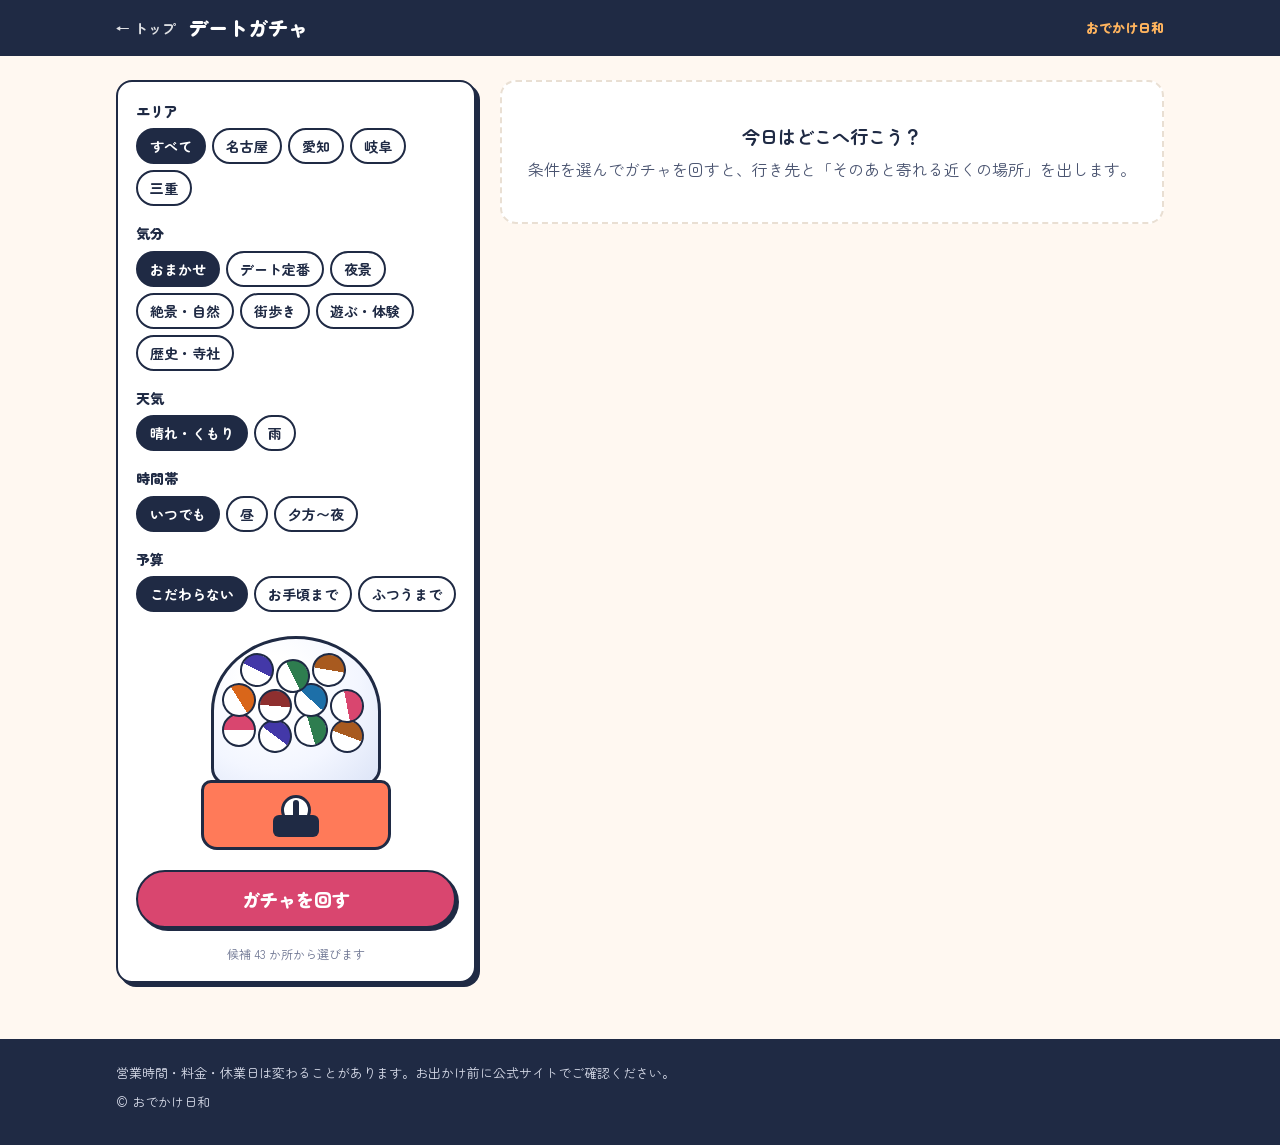
==== gacha.html @ bbbbedea "おでかけ日和：東海・名古屋のデート＆観光スポットまとめサイトを作成 Co-Authored-By: Claude Opus 5.5 <noreply@anthropic.com> Claude-Ses" ====
<!doctype html>
<html lang="ja">
<head>
<meta charset="utf-8">
<meta name="viewport" content="width=device-width, initial-scale=1, viewport-fit=cover">
<title>デートガチャ｜おでかけ日和</title>
<meta name="description" content="エリア・気分・天気・時間帯を選ぶと、東海・名古屋のデートスポットと次に寄る場所を提案します">
<meta name="theme-color" content="#1F2A44">
<link rel="icon" href="assets/icon.svg" type="image/svg+xml">
<link rel="manifest" href="manifest.webmanifest">
<link rel="preconnect" href="https://fonts.googleapis.com">
<link rel="preconnect" href="https://fonts.gstatic.com" crossorigin>
<link href="https://fonts.googleapis.com/css2?family=Zen+Maru+Gothic:wght@500;700;900&display=swap" rel="stylesheet">
<link rel="stylesheet" href="assets/style.css">
</head>
<body>
<header class="sub-header">
  <div class="wrap">
    <a class="back" href="./">← トップ</a>
    <h1 class="sub-title">デートガチャ</h1>
    <span class="sub-logo">おでかけ日和</span>
  </div>
</header>

<main class="wrap gacha-main">
  <div class="gacha-panel">
    <fieldset class="field"><legend>エリア</legend><div class="seg" id="g-area"></div></fieldset>
    <fieldset class="field"><legend>気分</legend><div class="seg" id="g-tag"></div></fieldset>
    <fieldset class="field"><legend>天気</legend><div class="seg" id="g-weather"></div></fieldset>
    <fieldset class="field"><legend>時間帯</legend><div class="seg" id="g-when"></div></fieldset>
    <fieldset class="field"><legend>予算</legend><div class="seg" id="g-budget"></div></fieldset>

    <div class="machine" id="machine" aria-hidden="true">
      <div class="machine-dome" id="dome"></div>
      <div class="machine-body"><span class="knob"></span></div>
    </div>
    <button type="button" class="spin-btn" id="spin">ガチャを回す</button>
    <p class="pool-note" id="pool-note"></p>
  </div>

  <section class="result" id="result" aria-live="polite">
    <div class="result-placeholder">
      <b>今日はどこへ行こう？</b>
      条件を選んでガチャを回すと、行き先と「そのあと寄れる近くの場所」を出します。
    </div>
  </section>
</main>

<footer class="site-footer">
  <div class="wrap">
    <p>営業時間・料金・休業日は変わることがあります。お出かけ前に公式サイトでご確認ください。</p>
    <p>© おでかけ日和</p>
  </div>
</footer>

<script src="assets/common.js"></script>
<script src="assets/gacha.js"></script>
</body>
</html>
---- assets/style.css ----
:root {
  --ink: #1F2A44;
  --sub: #4A5470;
  --muted: #6B7390;
  --ground: #FFF8F1;
  --paper: #FFFFFF;
  --coral: #FF7A59;
  --sunset: #FFB45E;
  --rose: #D9466F;
  --line: #E9DFD3;
}

* { box-sizing: border-box; }
html { scroll-padding-top: 80px; }
body {
  margin: 0;
  background: var(--ground);
  color: var(--ink);
  font-family: 'Zen Maru Gothic', 'Hiragino Maru Gothic ProN', 'Hiragino Sans', sans-serif;
  line-height: 1.6;
  -webkit-text-size-adjust: 100%;
}
a { color: inherit; text-decoration: none; }
button { font-family: inherit; cursor: pointer; color: inherit; }
:focus-visible { outline: 3px solid var(--coral); outline-offset: 2px; }
.visually-hidden { position: absolute; width: 1px; height: 1px; overflow: hidden; clip: rect(0 0 0 0); white-space: nowrap; }

.wrap {
  max-width: 1080px; margin: 0 auto;
  padding-left: max(16px, env(safe-area-inset-left));
  padding-right: max(16px, env(safe-area-inset-right));
}

/* ===== ヘッダー：夕焼け空と街のシルエット ===== */
.site-header {
  position: relative; overflow: hidden;
  background: linear-gradient(180deg, #FFD9A0 0%, var(--sunset) 35%, var(--coral) 70%, var(--rose) 100%);
  color: var(--ink);
}
.header-inner {
  position: relative; z-index: 1;
  padding-top: 28px; padding-bottom: 58px;
  display: flex; flex-wrap: wrap; align-items: flex-end; justify-content: space-between; gap: 8px 16px;
}
.tagline { margin: 0 0 2px; font-size: 14px; font-weight: 700; }
.logo { margin: 0; font-size: 50px; font-weight: 900; letter-spacing: .05em; line-height: 1.1; }
.logo span { color: #fff; text-shadow: 0 2px 0 var(--ink); margin-left: .05em; }
.update-note { margin: 0; font-size: 13px; font-weight: 700; }
.skyline {
  position: absolute; left: 0; right: 0; bottom: -1px; height: 48px;
  background: url("data:image/svg+xml,%3Csvg xmlns='http://www.w3.org/2000/svg' viewBox='0 0 600 48' preserveAspectRatio='none'%3E%3Cpath fill='%231F2A44' d='M0 48V34h18v-8h14v8h10V22h16v26h8V30h20v-6h12v24h10V14h6V4h2v10h6v34h12V28h18v20h10V20h22v28h8V32h14v-8h10v24h14V10l10-6 10 6v38h10V26h16v22h12V30h18v18h10V18h20v30h8V28h16v-4h12v24h14V22h10v26h12V34h20v14h8V24h18v24h10V30h22v18h12V26h14v22h10V34h20v14z'/%3E%3C/svg%3E") repeat-x;
  background-size: 600px 48px;
}
/* 星がまたたくワンポイント */
.site-header::before, .site-header::after {
  content: ""; position: absolute; width: 4px; height: 4px; border-radius: 50%; background: #fff;
  box-shadow: 0 0 6px #fff; animation: twinkle 3s ease-in-out infinite;
}
.site-header::before { top: 18px; right: 22%; }
.site-header::after { top: 40px; right: 8%; animation-delay: 1.4s; }
@keyframes twinkle { 50% { opacity: .2; } }

.main { padding-top: 24px; padding-bottom: 56px; display: flex; flex-direction: column; gap: 32px; }

/* ===== 入口カード ===== */
.entries { display: grid; gap: 12px; }
@media (min-width: 760px) { .entries { grid-template-columns: 1.4fr 1fr; } }
.entry {
  display: flex; align-items: center; gap: 14px; padding: 16px 18px;
  background: var(--paper); border: 2px solid var(--ink); border-radius: 14px;
  box-shadow: 4px 4px 0 var(--ink); transition: transform .15s, box-shadow .15s;
}
.entry:hover { transform: translate(-2px, -2px); box-shadow: 6px 6px 0 var(--ink); }
.entry:active { transform: translate(2px, 2px); box-shadow: 2px 2px 0 var(--ink); }
.entry-gacha { background: #FFF1E8; }
.entry-text { display: flex; flex-direction: column; min-width: 0; flex: 1; }
.entry-text small { font-size: 12px; font-weight: 700; color: var(--sub); }
.entry-text b { font-size: 21px; font-weight: 900; line-height: 1.3; }
.entry-text span { font-size: 13px; color: var(--sub); }
.entry-arrow { font-size: 22px; font-weight: 900; }
.entry-icon {
  width: 48px; height: 48px; flex-shrink: 0; display: grid; place-items: center;
  background: var(--ink); color: #fff; border-radius: 12px;
}
.entry-icon svg { width: 26px; height: 26px; }
.entry-machine {
  position: relative; width: 52px; height: 56px; flex-shrink: 0;
  background: radial-gradient(circle at 50% 38%, #fff 0 22px, transparent 23px), linear-gradient(var(--coral), var(--coral)) 50% 100% / 40px 18px no-repeat;
  border-radius: 8px;
}
.entry-machine i {
  position: absolute; width: 13px; height: 13px; border-radius: 50%; background: var(--c);
  border: 1.5px solid var(--ink);
}
.entry-machine i:nth-child(1) { left: 12px; top: 18px; }
.entry-machine i:nth-child(2) { left: 25px; top: 10px; }
.entry-machine i:nth-child(3) { left: 27px; top: 23px; }
.entry:hover .entry-machine i { animation: bob .5s ease-in-out infinite alternate; }
.entry:hover .entry-machine i:nth-child(2) { animation-delay: .15s; }
.entry:hover .entry-machine i:nth-child(3) { animation-delay: .3s; }
@keyframes bob { to { transform: translateY(-4px); } }

/* ===== 見出し ===== */
.sec-head { display: flex; flex-wrap: wrap; align-items: baseline; gap: 4px 12px; margin-bottom: 12px; }
.sec-head h2 { margin: 0; font-size: 24px; font-weight: 900; display: flex; align-items: center; gap: 6px; }
.sec-sub { font-size: 13px; color: var(--muted); font-weight: 700; }
.lead { margin: 0 0 12px; font-size: 14px; color: var(--sub); }

/* ===== いま見頃 ===== */
.season-row {
  display: flex; gap: 10px; overflow-x: auto; scrollbar-width: none;
  margin: 0 -16px; padding: 4px 16px 10px; scroll-snap-type: x mandatory;
}
.season-row::-webkit-scrollbar { display: none; }
.mini {
  flex: 0 0 170px; scroll-snap-align: start; position: relative;
  display: flex; flex-direction: column; gap: 2px; padding: 12px 14px 12px;
  background: var(--paper); border: 2px solid var(--ink); border-radius: 12px;
  border-top: 8px solid var(--c);
  transition: transform .15s;
}
.mini:hover { transform: translateY(-3px); }
.mini-icon { position: absolute; right: 10px; top: 8px; color: var(--c); }
.mini-icon svg { width: 20px; height: 20px; }
.mini-area { font-size: 11px; font-weight: 700; color: var(--muted); }
.mini b { font-size: 15px; line-height: 1.35; padding-right: 18px; }
.mini-when { font-size: 11px; font-weight: 700; color: var(--c); margin-top: auto; padding-top: 4px; }

/* ===== 気分タブ：切符 ===== */
.tabs {
  display: flex; gap: 8px; overflow-x: auto; scrollbar-width: none;
  margin: 0 -16px; padding: 4px 16px 10px;
}
.tabs::-webkit-scrollbar { display: none; }
.tab {
  flex: 0 0 auto; position: relative;
  display: flex; align-items: center; gap: 6px;
  padding: 9px 16px 9px 14px;
  background: var(--paper); color: var(--ink);
  border: 2px solid var(--ink); border-radius: 6px;
  font-size: 15px; font-weight: 900;
  /* 両端の切り欠き */
  -webkit-mask: radial-gradient(circle 6px at 0 50%, #0000 98%, #000) left / 51% 100% no-repeat,
                radial-gradient(circle 6px at 100% 50%, #0000 98%, #000) right / 51% 100% no-repeat;
          mask: radial-gradient(circle 6px at 0 50%, #0000 98%, #000) left / 51% 100% no-repeat,
                radial-gradient(circle 6px at 100% 50%, #0000 98%, #000) right / 51% 100% no-repeat;
  transition: background .15s, color .15s, transform .15s;
}
.tab:hover { transform: translateY(-2px); }
.tab-icon { width: 18px; height: 18px; color: var(--c); flex-shrink: 0; }
.tab .count {
  font-size: 11px; font-weight: 700; color: var(--muted);
  padding-left: 8px; margin-left: 2px; border-left: 2px dashed var(--line);
}
.tab[aria-pressed="true"] { background: var(--c); color: #fff; border-color: var(--c); }
.tab[aria-pressed="true"] .tab-icon,
.tab[aria-pressed="true"] .count { color: #fff; }
.tab[aria-pressed="true"] .count { border-left-color: rgba(255,255,255,.5); }

/* ===== 検索・エリア ===== */
.tools { display: flex; flex-direction: column; gap: 10px; margin-top: 4px; }
.search { position: relative; }
.search-icon { position: absolute; left: 14px; top: 50%; width: 20px; height: 20px; transform: translateY(-50%); color: var(--muted); }
.search input {
  width: 100%; padding: 12px 14px 12px 44px; font: inherit; font-size: 16px;
  background: var(--paper); border: 2px solid var(--ink); border-radius: 999px; color: var(--ink);
}
.tool-row { display: flex; flex-wrap: wrap; align-items: center; justify-content: space-between; gap: 10px; }
.areas { display: flex; flex-wrap: wrap; gap: 6px; }
.area, .nf {
  padding: 6px 14px; font-size: 14px; font-weight: 700;
  background: transparent; border: 2px solid var(--ink); border-radius: 999px;
}
.area[aria-pressed="true"], .nf[aria-pressed="true"] { background: var(--ink); color: #fff; }
.nf small { font-size: 11px; opacity: .7; }
.saved-toggle {
  display: inline-flex; align-items: center; gap: 6px;
  padding: 6px 14px; font-size: 14px; font-weight: 900;
  background: var(--paper); border: 2px solid var(--rose); color: var(--rose); border-radius: 999px;
}
.saved-toggle::before { content: "♥"; }
.saved-toggle[aria-pressed="true"] { background: var(--rose); color: #fff; }
.saved-count {
  min-width: 22px; padding: 0 6px; border-radius: 999px; background: var(--rose); color: #fff;
  font-size: 12px; text-align: center;
}
.saved-toggle[aria-pressed="true"] .saved-count { background: #fff; color: var(--rose); }

.result-note { margin: 16px 0 10px; font-size: 13px; font-weight: 700; color: var(--muted); }
.empty { grid-column: 1 / -1; padding: 32px 16px; text-align: center; color: var(--sub); background: var(--paper); border: 2px dashed var(--line); border-radius: 14px; }

/* ===== スポットカード：切符 ===== */
.grid { display: grid; gap: 16px; grid-template-columns: 1fr; }
@media (min-width: 680px) { .grid { grid-template-columns: repeat(2, 1fr); } }
@media (min-width: 1000px) { .grid { grid-template-columns: repeat(3, 1fr); } }

.ticket {
  position: relative; display: flex; flex-direction: column;
  background: var(--paper); border: 2px solid var(--ink); border-radius: 14px;
  box-shadow: 3px 3px 0 var(--ink);
}
.ticket.flash { animation: flash 1.4s ease-out; }
@keyframes flash { 0%, 40% { box-shadow: 0 0 0 6px var(--c); } 100% { box-shadow: 3px 3px 0 var(--ink); } }
.ticket-top {
  display: flex; align-items: center; gap: 8px; padding: 10px 14px;
  background: var(--c); color: #fff; border-radius: 11px 11px 0 0;
}
.ticket-area { font-size: 15px; font-weight: 900; display: flex; align-items: baseline; gap: 6px; min-width: 0; }
.ticket-area small { font-size: 12px; font-weight: 700; opacity: .85; white-space: nowrap; overflow: hidden; text-overflow: ellipsis; }
.ticket-icon { margin-left: auto; display: grid; }
.ticket-icon svg { width: 24px; height: 24px; }
.badge-season {
  flex-shrink: 0; font-size: 11px; font-weight: 900; padding: 1px 8px; border-radius: 999px;
  background: #fff; color: var(--c);
}
.ticket-body { padding: 14px 16px 12px; display: flex; flex-direction: column; gap: 10px; flex: 1; }
.ticket-name { margin: 0; font-size: 20px; font-weight: 900; line-height: 1.35; }
.ticket-desc { margin: 0; font-size: 14px; color: var(--sub); }
.ticket-meta {
  margin: 0; display: grid; grid-template-columns: repeat(2, 1fr); gap: 6px 12px;
  padding: 10px 12px; background: var(--ground); border-radius: 10px; font-size: 13px;
}
.ticket-meta div { display: flex; gap: 8px; min-width: 0; }
.ticket-meta dt { flex-shrink: 0; font-weight: 700; color: var(--muted); }
.ticket-meta dd { margin: 0; font-weight: 700; }
.ticket-meta dd b { color: var(--c); }
.ticket-tip { margin: 0; font-size: 13px; line-height: 1.6; padding-left: 10px; border-left: 3px solid var(--c); }
.ticket-tip span { display: block; font-size: 11px; font-weight: 900; color: var(--c); }
.chips { display: flex; flex-wrap: wrap; gap: 6px; margin-top: auto; }
.chip {
  display: inline-flex; align-items: center; gap: 4px; padding: 2px 9px 2px 7px;
  font-size: 12px; font-weight: 700; color: var(--c);
  border: 1.5px solid currentColor; border-radius: 999px;
}
.ic-s { width: 14px; height: 14px; }
/* もぎり線 */
.ticket-stub {
  position: relative; display: flex; flex-wrap: wrap; align-items: center; gap: 6px 14px;
  padding: 12px 16px 14px; border-top: 2px dashed var(--line);
}
.ticket-stub::before, .ticket-stub::after {
  content: ""; position: absolute; top: -11px; width: 18px; height: 18px; border-radius: 50%;
  background: var(--ground); border: 2px solid var(--ink);
}
.ticket-stub::before { left: -11px; clip-path: inset(0 0 0 50%); }
.ticket-stub::after { right: -11px; clip-path: inset(0 50% 0 0); }
.save-btn {
  display: inline-flex; align-items: center; gap: 5px;
  padding: 6px 14px; font-size: 13px; font-weight: 900;
  background: var(--paper); color: var(--rose); border: 2px solid var(--rose); border-radius: 999px;
}
.save-btn svg { fill: none; stroke: currentColor; stroke-width: 2.4; }
.save-btn[aria-pressed="true"] { background: var(--rose); color: #fff; }
.save-btn[aria-pressed="true"] svg { fill: currentColor; animation: pop .35s ease-out; }
@keyframes pop { 50% { transform: scale(1.4); } }
.stub-link { font-size: 13px; font-weight: 700; color: var(--sub); text-decoration: underline; text-underline-offset: 3px; }
.stub-link:hover { color: var(--coral); }

/* ===== ニュース ===== */
.news-filter { display: flex; flex-wrap: wrap; gap: 6px; margin-bottom: 14px; }
.status { color: var(--muted); font-size: 14px; }
.news-list { list-style: none; margin: 0; padding: 0; display: grid; gap: 10px; }
@media (min-width: 760px) { .news-list { grid-template-columns: repeat(2, 1fr); } }
.news-item a {
  display: flex; gap: 12px; height: 100%; padding: 12px;
  background: var(--paper); border: 2px solid var(--ink); border-radius: 12px;
  transition: transform .15s;
}
.news-item a:hover { transform: translateY(-2px); }
.news-item img { width: 84px; height: 84px; object-fit: cover; border-radius: 8px; flex-shrink: 0; background: var(--line); }
.news-body { display: flex; flex-direction: column; gap: 4px; min-width: 0; }
.news-meta { display: flex; flex-wrap: wrap; gap: 4px 8px; font-size: 12px; font-weight: 700; color: var(--muted); }
.news-cat { color: #fff; background: var(--ink); padding: 0 8px; border-radius: 4px; }
.cat-event .news-cat { background: #D9661A; }
.cat-shin .news-cat { background: #2E7D4F; }
.cat-kisetsu .news-cat { background: #D9466F; }
.cat-kanko .news-cat { background: #1D6FA8; }
.news-title { font-size: 15px; line-height: 1.5; }
.news-src { font-size: 12px; color: var(--muted); }
.more {
  display: block; margin: 16px auto 0; padding: 10px 28px; font-size: 15px; font-weight: 900;
  background: var(--paper); border: 2px solid var(--ink); border-radius: 999px; box-shadow: 3px 3px 0 var(--ink);
}

/* ===== フッター・トースト ===== */
.site-footer { background: var(--ink); color: #D8DCEA; font-size: 13px; padding: 24px 0 calc(24px + env(safe-area-inset-bottom)); }
.site-footer p { margin: 0 0 8px; }
.site-footer a { text-decoration: underline; }
.toast {
  position: fixed; left: 50%; bottom: calc(24px + env(safe-area-inset-bottom)); z-index: 2000;
  transform: translate(-50%, 20px); opacity: 0; pointer-events: none;
  padding: 10px 18px; background: var(--ink); color: #fff; font-size: 14px; font-weight: 700; border-radius: 999px;
  transition: opacity .2s, transform .2s;
}
.toast.show { opacity: 1; transform: translate(-50%, 0); }

/* ===== サブページ共通ヘッダー ===== */
.sub-header { background: var(--ink); color: #fff; }
.sub-header .wrap { display: flex; align-items: center; gap: 12px; padding-top: 12px; padding-bottom: 12px; }
.back { font-size: 14px; font-weight: 700; opacity: .85; }
.back:hover { opacity: 1; }
.sub-title { margin: 0; font-size: 20px; font-weight: 900; }
.sub-logo { margin-left: auto; font-size: 13px; font-weight: 900; color: var(--sunset); }

/* ===== 地図 ===== */
.map-page { display: flex; flex-direction: column; height: 100vh; height: 100dvh; }
.map-bar { padding: 10px 0; background: var(--ground); border-bottom: 2px solid var(--ink); }
.map-bar .tabs { padding-bottom: 4px; }
.map-bar .tab { padding: 6px 12px 6px 10px; font-size: 13px; }
.map-bar .tab-icon { width: 16px; height: 16px; }
.map-tools { display: flex; flex-wrap: wrap; gap: 6px; margin-top: 6px; }
#map { flex: 1; min-height: 300px; }
.pin {
  width: 30px; height: 30px; border-radius: 50% 50% 50% 0; transform: rotate(-45deg);
  background: var(--c); border: 2px solid #fff; box-shadow: 0 2px 6px rgba(0,0,0,.35);
  display: grid; place-items: center;
}
.pin svg { width: 16px; height: 16px; color: #fff; transform: rotate(45deg); }
.pin.saved::after {
  content: "♥"; position: absolute; top: -8px; right: -8px; transform: rotate(45deg);
  width: 16px; height: 16px; border-radius: 50%; background: var(--rose); color: #fff;
  font-size: 10px; line-height: 16px; text-align: center; border: 1.5px solid #fff;
}
.leaflet-popup-content { margin: 12px 14px; font-family: 'Zen Maru Gothic', sans-serif; }
.pop { min-width: 210px; color: var(--ink); }
.pop-area { font-size: 11px; font-weight: 700; color: var(--muted); }
.pop h3 { margin: 2px 0 6px; font-size: 16px; font-weight: 900; line-height: 1.35; }
.pop p { margin: 0 0 8px !important; font-size: 13px; line-height: 1.55; }
.pop-actions { display: flex; flex-wrap: wrap; align-items: center; gap: 8px; }
.pop .stub-link { font-size: 12px; }
.pop .save-btn { padding: 4px 10px; font-size: 12px; }
.locate-btn {
  padding: 6px 14px; font-size: 13px; font-weight: 900;
  background: var(--paper); border: 2px solid var(--ink); border-radius: 999px;
}
.osm-note { font-size: 11px; color: var(--muted); }

/* ===== デートガチャ ===== */
.gacha-main { padding-top: 24px; padding-bottom: 56px; display: grid; gap: 24px; }
@media (min-width: 900px) { .gacha-main { grid-template-columns: 360px 1fr; align-items: start; } }
.gacha-panel {
  background: var(--paper); border: 2px solid var(--ink); border-radius: 16px; padding: 18px;
  box-shadow: 4px 4px 0 var(--ink); display: flex; flex-direction: column; gap: 16px;
}
.field { border: 0; margin: 0; padding: 0; }
.field legend { font-size: 14px; font-weight: 900; margin-bottom: 6px; padding: 0; }
.seg { display: flex; flex-wrap: wrap; gap: 6px; }
.seg button {
  padding: 6px 12px; font-size: 14px; font-weight: 700;
  background: transparent; border: 2px solid var(--ink); border-radius: 999px;
}
.seg button[aria-pressed="true"] { background: var(--ink); color: #fff; }
.machine { position: relative; display: grid; place-items: center; padding: 8px 0 4px; }
.machine-dome {
  position: relative; width: 170px; height: 150px; border-radius: 50% 50% 18px 18px;
  background: radial-gradient(circle at 35% 30%, #fff 0 18%, #F3F6FF 60%, #DCE4F7);
  border: 3px solid var(--ink); overflow: hidden;
}
.cap {
  position: absolute; width: 34px; height: 34px; border-radius: 50%;
  background: linear-gradient(var(--c) 0 50%, #fff 50%); border: 2px solid var(--ink);
}
.machine-body {
  width: 190px; height: 70px; margin-top: -6px; position: relative;
  background: var(--coral); border: 3px solid var(--ink); border-radius: 10px 10px 16px 16px;
}
.machine-body::after {
  content: ""; position: absolute; left: 50%; bottom: 10px; width: 46px; height: 22px; margin-left: -23px;
  background: var(--ink); border-radius: 6px;
}
.knob {
  position: absolute; left: 50%; top: 12px; width: 30px; height: 30px; margin-left: -15px;
  background: #fff; border: 3px solid var(--ink); border-radius: 50%;
}
.knob::before { content: ""; position: absolute; left: 50%; top: 2px; bottom: 2px; width: 6px; margin-left: -3px; background: var(--ink); border-radius: 3px; }
.machine.spinning .machine-dome .cap { animation: shake .25s ease-in-out infinite alternate; }
.machine.spinning .knob { animation: turn .6s ease-in-out 2; }
@keyframes shake { to { transform: translate(var(--dx), var(--dy)) rotate(25deg); } }
@keyframes turn { to { transform: rotate(360deg); } }
.spin-btn {
  padding: 14px; font-size: 18px; font-weight: 900; color: #fff;
  background: var(--rose); border: 2px solid var(--ink); border-radius: 999px; box-shadow: 3px 3px 0 var(--ink);
}
.spin-btn:active { transform: translate(2px, 2px); box-shadow: 1px 1px 0 var(--ink); }
.spin-btn:disabled { opacity: .6; cursor: default; }
.pool-note { margin: 0; font-size: 12px; color: var(--muted); text-align: center; }

.result { display: flex; flex-direction: column; gap: 14px; }
.result-head { display: flex; align-items: baseline; gap: 10px; flex-wrap: wrap; }
.result-head h2 { margin: 0; font-size: 22px; font-weight: 900; }
.result-sub { font-size: 13px; color: var(--muted); font-weight: 700; }
.result .ticket { animation: drop .5s cubic-bezier(.3, 1.5, .5, 1); }
@keyframes drop { from { opacity: 0; transform: translateY(-24px) scale(.96); } }
.route {
  display: flex; align-items: center; gap: 10px; padding: 10px 14px;
  font-size: 14px; font-weight: 700; color: var(--sub);
  background: #fff; border: 2px dashed var(--line); border-radius: 12px;
}
.route b { color: var(--ink); }
.route-arrow { font-size: 20px; color: var(--coral); }
.result-actions { display: flex; flex-wrap: wrap; gap: 10px; }
.result-actions a, .result-actions button {
  padding: 8px 18px; font-size: 14px; font-weight: 900;
  background: var(--paper); border: 2px solid var(--ink); border-radius: 999px;
}
.result-placeholder {
  padding: 40px 20px; text-align: center; color: var(--sub);
  border: 2px dashed var(--line); border-radius: 16px; background: var(--paper);
}
.result-placeholder b { display: block; font-size: 18px; color: var(--ink); margin-bottom: 6px; }

@media (max-width: 480px) {
  .logo { font-size: 40px; }
  .entry-text b { font-size: 19px; }
  .ticket-name { font-size: 18px; }
}
@media (prefers-reduced-motion: reduce) {
  *, *::before, *::after { animation: none !important; transition: none !important; }
}
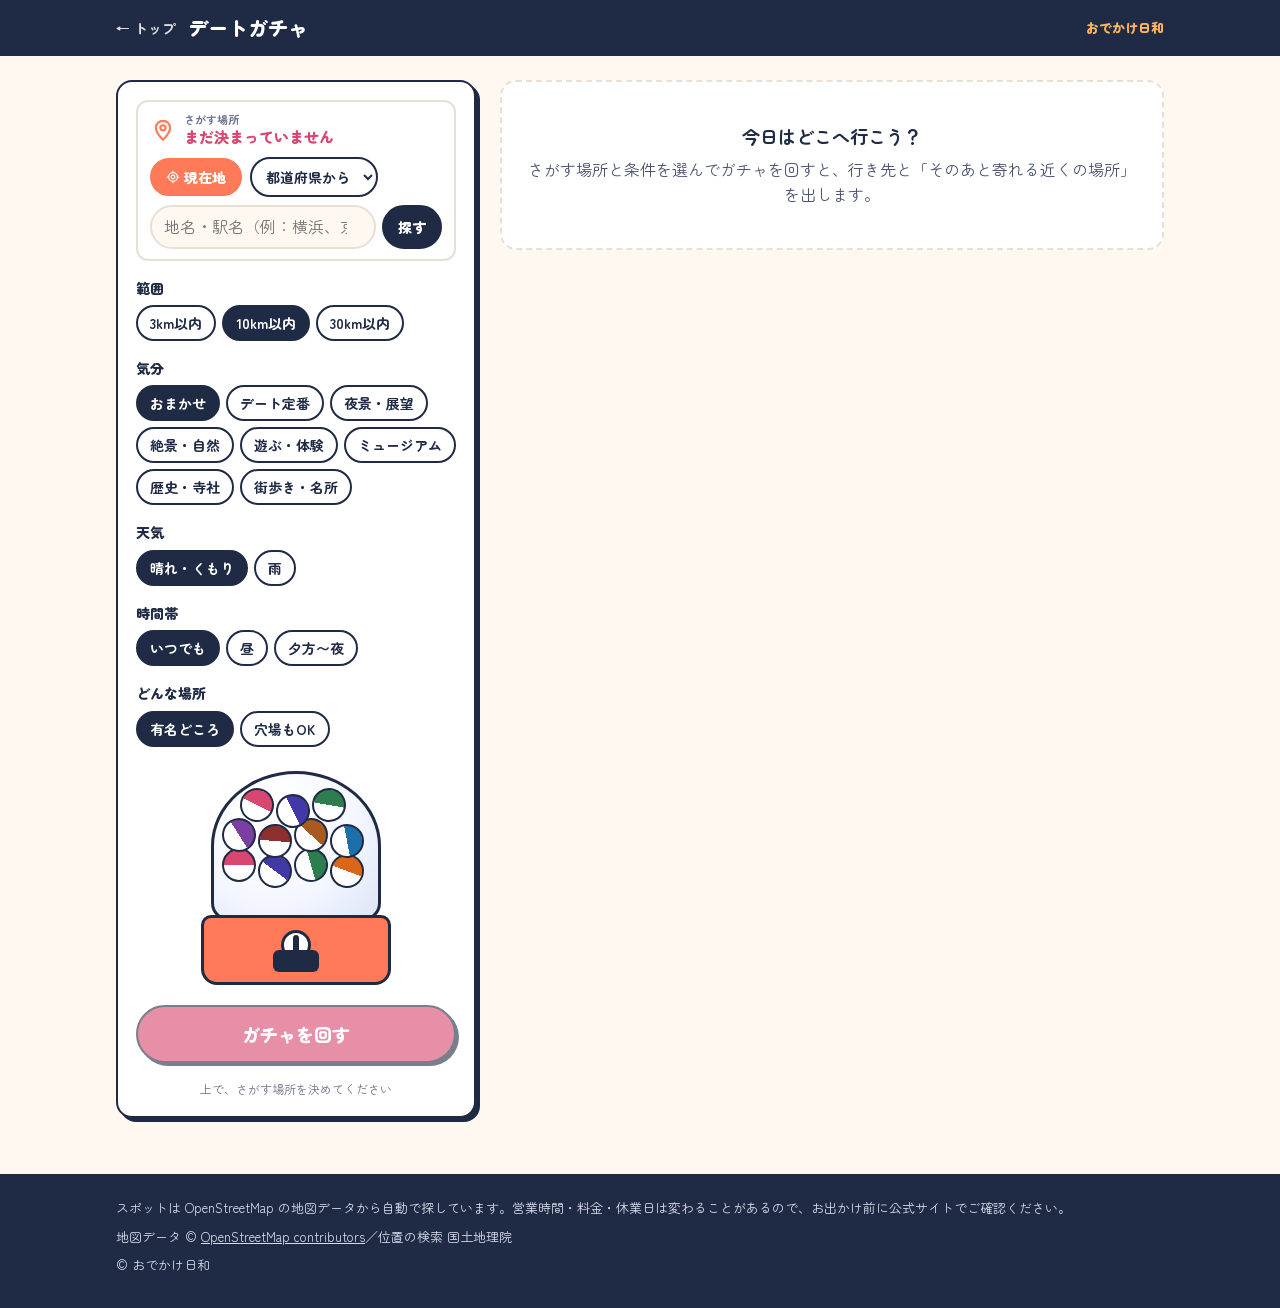
==== commit 719aea7b: "全国どこでも使えるようにする＋ホーム画面用アイコン - 現在地・都道府県・地名でさがす場所を決め、OpenStreetMapから周辺スポットを自動で探す - 説明と写真はWikipediaから。有名ど" ====
--- a/gacha.html
+++ b/gacha.html
@@ -4,10 +4,15 @@
 <meta charset="utf-8">
 <meta name="viewport" content="width=device-width, initial-scale=1, viewport-fit=cover">
 <title>デートガチャ｜おでかけ日和</title>
-<meta name="description" content="エリア・気分・天気・時間帯を選ぶと、東海・名古屋のデートスポットと次に寄る場所を提案します">
+<meta name="description" content="いる場所・気分・天気・時間帯を選ぶと、近くのデートスポットと次に寄る場所を提案します。全国どこでも使えます">
 <meta name="theme-color" content="#1F2A44">
 <link rel="icon" href="assets/icon.svg" type="image/svg+xml">
 <link rel="manifest" href="manifest.webmanifest">
+<link rel="apple-touch-icon" href="assets/apple-touch-icon.png">
+<meta name="apple-mobile-web-app-capable" content="yes">
+<meta name="mobile-web-app-capable" content="yes">
+<meta name="apple-mobile-web-app-title" content="おでかけ日和">
+<meta name="apple-mobile-web-app-status-bar-style" content="default">
 <link rel="preconnect" href="https://fonts.googleapis.com">
 <link rel="preconnect" href="https://fonts.gstatic.com" crossorigin>
 <link href="https://fonts.googleapis.com/css2?family=Zen+Maru+Gothic:wght@500;700;900&display=swap" rel="stylesheet">
@@ -24,31 +29,33 @@
 
 <main class="wrap gacha-main">
   <div class="gacha-panel">
-    <fieldset class="field"><legend>エリア</legend><div class="seg" id="g-area"></div></fieldset>
+    <div id="locbar" class="locbar-compact"></div>
+    <fieldset class="field"><legend>範囲</legend><div class="seg" id="g-radius"></div></fieldset>
     <fieldset class="field"><legend>気分</legend><div class="seg" id="g-tag"></div></fieldset>
     <fieldset class="field"><legend>天気</legend><div class="seg" id="g-weather"></div></fieldset>
     <fieldset class="field"><legend>時間帯</legend><div class="seg" id="g-when"></div></fieldset>
-    <fieldset class="field"><legend>予算</legend><div class="seg" id="g-budget"></div></fieldset>
+    <fieldset class="field"><legend>どんな場所</legend><div class="seg" id="g-fame"></div></fieldset>
 
     <div class="machine" id="machine" aria-hidden="true">
       <div class="machine-dome" id="dome"></div>
       <div class="machine-body"><span class="knob"></span></div>
     </div>
-    <button type="button" class="spin-btn" id="spin">ガチャを回す</button>
+    <button type="button" class="spin-btn" id="spin" disabled>ガチャを回す</button>
     <p class="pool-note" id="pool-note"></p>
   </div>
 
   <section class="result" id="result" aria-live="polite">
     <div class="result-placeholder">
       <b>今日はどこへ行こう？</b>
-      条件を選んでガチャを回すと、行き先と「そのあと寄れる近くの場所」を出します。
+      さがす場所と条件を選んでガチャを回すと、行き先と「そのあと寄れる近くの場所」を出します。
     </div>
   </section>
 </main>
 
 <footer class="site-footer">
   <div class="wrap">
-    <p>営業時間・料金・休業日は変わることがあります。お出かけ前に公式サイトでご確認ください。</p>
+    <p>スポットは OpenStreetMap の地図データから自動で探しています。営業時間・料金・休業日は変わることがあるので、お出かけ前に公式サイトでご確認ください。</p>
+    <p>地図データ © <a href="https://www.openstreetmap.org/copyright" target="_blank" rel="noopener">OpenStreetMap contributors</a>／位置の検索 国土地理院</p>
     <p>© おでかけ日和</p>
   </div>
 </footer>
--- a/assets/style.css
+++ b/assets/style.css
@@ -417,3 +417,86 @@
 @media (prefers-reduced-motion: reduce) {
   *, *::before, *::after { animation: none !important; transition: none !important; }
 }
+
+/* ===== さがす場所のバー ===== */
+.locbar {
+  display: flex; flex-wrap: wrap; align-items: center; gap: 10px 16px;
+  padding: 12px 14px; background: var(--paper);
+  border: 2px solid var(--ink); border-radius: 14px; box-shadow: 4px 4px 0 var(--coral);
+}
+.locbar.is-empty { box-shadow: 4px 4px 0 var(--rose); animation: nudge 1.6s ease-in-out 2; }
+@keyframes nudge { 50% { transform: translateY(-2px); } }
+.loc-now { display: flex; align-items: center; gap: 8px; min-width: 0; flex: 1 1 220px; }
+.loc-pin { width: 26px; height: 26px; color: var(--coral); flex-shrink: 0; }
+.loc-text { display: flex; flex-direction: column; min-width: 0; line-height: 1.35; }
+.loc-text small { font-size: 11px; font-weight: 700; color: var(--muted); }
+.loc-label { font-size: 17px; font-weight: 900; overflow: hidden; text-overflow: ellipsis; white-space: nowrap; }
+.locbar.is-empty .loc-label { color: var(--rose); }
+.loc-actions { display: flex; flex-wrap: wrap; align-items: center; gap: 8px; flex: 1 1 420px; }
+.loc-btn {
+  display: inline-flex; align-items: center; gap: 4px; flex-shrink: 0;
+  padding: 7px 14px; font-size: 14px; font-weight: 900; color: #fff;
+  background: var(--ink); border: 2px solid var(--ink); border-radius: 999px;
+}
+.loc-btn:disabled { opacity: .6; cursor: default; }
+.loc-gps { background: var(--coral); border-color: var(--coral); }
+.loc-pref {
+  padding: 7px 10px; font: inherit; font-size: 14px; font-weight: 700; color: var(--ink);
+  background: var(--paper); border: 2px solid var(--ink); border-radius: 999px; max-width: 150px;
+}
+.loc-search { display: flex; gap: 6px; flex: 1 1 200px; min-width: 0; }
+.loc-search input {
+  flex: 1; min-width: 0; padding: 7px 12px; font: inherit; font-size: 16px; color: var(--ink);
+  background: var(--ground); border: 2px solid var(--line); border-radius: 999px;
+}
+.locbar-compact { padding: 10px 12px; box-shadow: none; border-width: 2px; }
+.locbar-compact .loc-label { font-size: 15px; }
+.gacha-panel .locbar { box-shadow: none; border-color: var(--line); border-radius: 12px; }
+
+/* ===== 状態表示 ===== */
+.prompt {
+  grid-column: 1 / -1; padding: 32px 20px; text-align: center; color: var(--sub);
+  background: var(--paper); border: 2px dashed var(--line); border-radius: 14px;
+}
+.prompt b { display: block; font-size: 18px; color: var(--ink); margin-bottom: 6px; }
+.prompt p { margin: 0; font-size: 14px; }
+.prompt .more { margin-top: 14px; }
+.spinner {
+  display: block; width: 34px; height: 34px; margin: 0 auto 12px;
+  border: 4px solid var(--line); border-top-color: var(--coral); border-radius: 50%;
+  animation: spin 0.9s linear infinite;
+}
+@keyframes spin { to { transform: rotate(360deg); } }
+.area-sub { border-style: dashed; }
+.nf-sub { font-size: 13px; padding: 4px 12px; border-width: 1.5px; }
+#news-scope { margin-bottom: 6px; }
+
+/* ===== カードの追加部品 ===== */
+.badge-pick {
+  flex-shrink: 0; font-size: 11px; font-weight: 900; padding: 1px 8px; border-radius: 999px;
+  background: var(--ink); color: #fff;
+}
+.ticket-img { aspect-ratio: 16 / 9; max-height: 220px; overflow: hidden; background: var(--line); border-bottom: 2px solid var(--ink); }
+.ticket-img img { width: 100%; height: 100%; object-fit: cover; display: block; }
+.src-link { font-size: 11px; color: var(--muted); text-decoration: underline; margin-left: 2px; }
+
+/* ===== 地図の追加部品 ===== */
+.map-bar .locbar { margin-bottom: 8px; }
+.map-tools { align-items: center; }
+.map-tools .area { padding: 4px 12px; font-size: 13px; }
+.map-status { font-size: 12px; font-weight: 700; color: var(--muted); }
+.map-wrap { position: relative; flex: 1; display: flex; min-height: 300px; }
+.map-wrap #map { flex: 1; }
+.here-btn {
+  position: absolute; z-index: 1000; left: 50%; top: 12px; transform: translateX(-50%);
+  padding: 9px 18px; font-size: 14px; font-weight: 900; color: #fff;
+  background: var(--coral); border: 2px solid var(--ink); border-radius: 999px; box-shadow: 3px 3px 0 var(--ink);
+}
+.pin { position: relative; }
+.pin.big { width: 36px; height: 36px; }
+.pin.big svg { width: 19px; height: 19px; }
+.pop-img { display: block; width: 100%; height: 120px; object-fit: cover; border-radius: 8px; margin-bottom: 8px; }
+@media (max-width: 600px) {
+  .map-bar .locbar .loc-actions { flex-basis: 100%; }
+  .loc-pref { max-width: 150px; }
+}
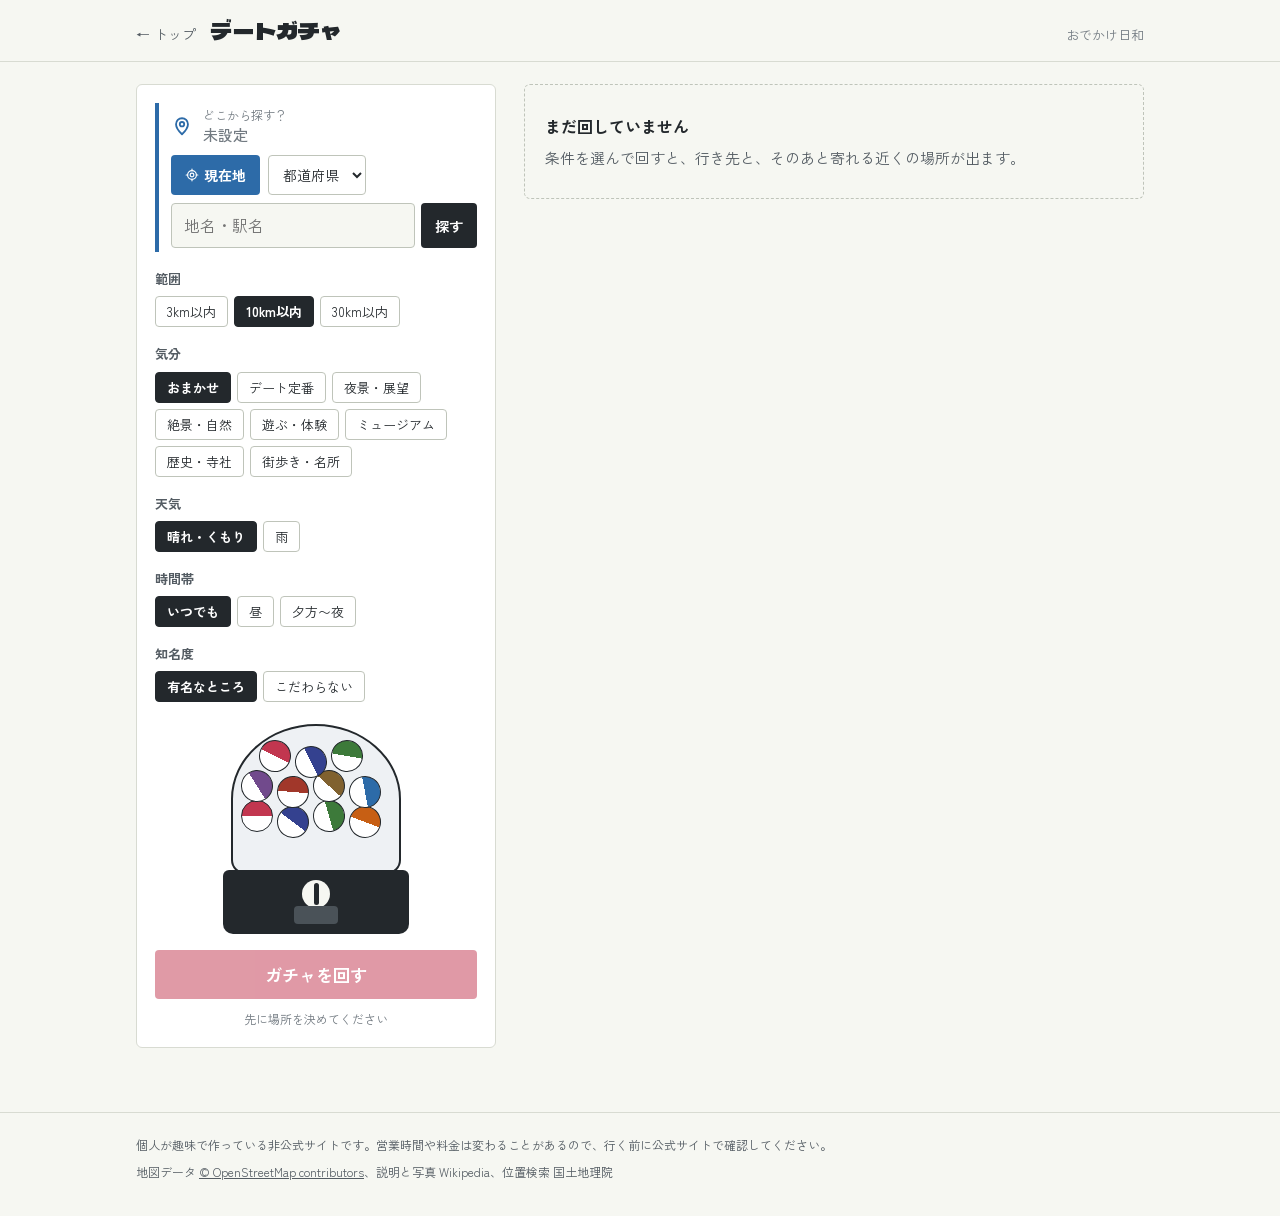
==== commit e920dd23: "見た目と文章を作り直す（地形図ふうのデザイン） - 夕焼けのグラデーション・影・ピル型ボタン・絵文字・矢印をやめ、地形図の紙と記号をもとにしたデザインに - スポットを凡例の行のように並べ、距離を大き" ====
--- a/gacha.html
+++ b/gacha.html
@@ -3,9 +3,9 @@
 <head>
 <meta charset="utf-8">
 <meta name="viewport" content="width=device-width, initial-scale=1, viewport-fit=cover">
-<title>デートガチャ｜おでかけ日和</title>
+<title>デートガチャ - おでかけ日和</title>
 <meta name="description" content="いる場所・気分・天気・時間帯を選ぶと、近くのデートスポットと次に寄る場所を提案します。全国どこでも使えます">
-<meta name="theme-color" content="#1F2A44">
+<meta name="theme-color" content="#F6F7F2">
 <link rel="icon" href="assets/icon.svg" type="image/svg+xml">
 <link rel="manifest" href="manifest.webmanifest">
 <link rel="apple-touch-icon" href="assets/apple-touch-icon.png">
@@ -15,7 +15,7 @@
 <meta name="apple-mobile-web-app-status-bar-style" content="default">
 <link rel="preconnect" href="https://fonts.googleapis.com">
 <link rel="preconnect" href="https://fonts.gstatic.com" crossorigin>
-<link href="https://fonts.googleapis.com/css2?family=Zen+Maru+Gothic:wght@500;700;900&display=swap" rel="stylesheet">
+<link href="https://fonts.googleapis.com/css2?family=Dela+Gothic+One&family=Zen+Kaku+Gothic+New:wght@400;500;700&display=swap" rel="stylesheet">
 <link rel="stylesheet" href="assets/style.css">
 </head>
 <body>
@@ -34,7 +34,7 @@
     <fieldset class="field"><legend>気分</legend><div class="seg" id="g-tag"></div></fieldset>
     <fieldset class="field"><legend>天気</legend><div class="seg" id="g-weather"></div></fieldset>
     <fieldset class="field"><legend>時間帯</legend><div class="seg" id="g-when"></div></fieldset>
-    <fieldset class="field"><legend>どんな場所</legend><div class="seg" id="g-fame"></div></fieldset>
+    <fieldset class="field"><legend>知名度</legend><div class="seg" id="g-fame"></div></fieldset>
 
     <div class="machine" id="machine" aria-hidden="true">
       <div class="machine-dome" id="dome"></div>
@@ -46,17 +46,16 @@
 
   <section class="result" id="result" aria-live="polite">
     <div class="result-placeholder">
-      <b>今日はどこへ行こう？</b>
-      さがす場所と条件を選んでガチャを回すと、行き先と「そのあと寄れる近くの場所」を出します。
+      <b>まだ回していません</b>
+      条件を選んで回すと、行き先と、そのあと寄れる近くの場所が出ます。
     </div>
   </section>
 </main>
 
 <footer class="site-footer">
   <div class="wrap">
-    <p>スポットは OpenStreetMap の地図データから自動で探しています。営業時間・料金・休業日は変わることがあるので、お出かけ前に公式サイトでご確認ください。</p>
-    <p>地図データ © <a href="https://www.openstreetmap.org/copyright" target="_blank" rel="noopener">OpenStreetMap contributors</a>／位置の検索 国土地理院</p>
-    <p>© おでかけ日和</p>
+    <p>個人が趣味で作っている非公式サイトです。営業時間や料金は変わることがあるので、行く前に公式サイトで確認してください。</p>
+    <p>地図データ <a href="https://www.openstreetmap.org/copyright" target="_blank" rel="noopener">© OpenStreetMap contributors</a>、説明と写真 Wikipedia、位置検索 国土地理院</p>
   </div>
 </footer>
 
--- a/assets/style.css
+++ b/assets/style.css
@@ -1,502 +1,375 @@
+/* おでかけ日和
+ * 地形図の紙と記号をもとにしたデザイン。
+ * 地の色は薄い灰緑、線は等高線の茶、ジャンルの色は地図記号の色に寄せている。
+ */
 :root {
-  --ink: #1F2A44;
-  --sub: #4A5470;
-  --muted: #6B7390;
-  --ground: #FFF8F1;
-  --paper: #FFFFFF;
-  --coral: #FF7A59;
-  --sunset: #FFB45E;
-  --rose: #D9466F;
-  --line: #E9DFD3;
+  --paper: #F6F7F2;
+  --sheet: #FFFFFF;
+  --ink: #23282C;
+  --sub: #545C63;
+  --muted: #737B82;
+  --line: #D8DBD2;
+  --contour: #B98B5E;
+  --water: #2D6BA8;
+  --heart: #C2364F;
+  --display: 'Dela Gothic One', 'Hiragino Sans', 'Yu Gothic', sans-serif;
+  --body: 'Zen Kaku Gothic New', 'Hiragino Sans', 'Hiragino Kaku Gothic ProN', 'Yu Gothic', sans-serif;
 }
 
 * { box-sizing: border-box; }
-html { scroll-padding-top: 80px; }
+html { scroll-padding-top: 72px; }
 body {
   margin: 0;
-  background: var(--ground);
+  background: var(--paper);
   color: var(--ink);
-  font-family: 'Zen Maru Gothic', 'Hiragino Maru Gothic ProN', 'Hiragino Sans', sans-serif;
-  line-height: 1.6;
+  font-family: var(--body);
+  font-size: 15px;
+  line-height: 1.7;
   -webkit-text-size-adjust: 100%;
 }
-a { color: inherit; text-decoration: none; }
+a { color: inherit; }
 button { font-family: inherit; cursor: pointer; color: inherit; }
-:focus-visible { outline: 3px solid var(--coral); outline-offset: 2px; }
+:focus-visible { outline: 2px solid var(--water); outline-offset: 2px; }
 .visually-hidden { position: absolute; width: 1px; height: 1px; overflow: hidden; clip: rect(0 0 0 0); white-space: nowrap; }
 
 .wrap {
-  max-width: 1080px; margin: 0 auto;
+  max-width: 1040px; margin: 0 auto;
   padding-left: max(16px, env(safe-area-inset-left));
   padding-right: max(16px, env(safe-area-inset-right));
 }
 
-/* ===== ヘッダー：夕焼け空と街のシルエット ===== */
+/* ===== ヘッダー：等高線 ===== */
 .site-header {
-  position: relative; overflow: hidden;
-  background: linear-gradient(180deg, #FFD9A0 0%, var(--sunset) 35%, var(--coral) 70%, var(--rose) 100%);
-  color: var(--ink);
+  border-bottom: 1px solid var(--line);
+  background-color: var(--paper);
+  background-image: url("data:image/svg+xml,%3Csvg xmlns='http://www.w3.org/2000/svg' width='520' height='220' viewBox='0 0 520 220'%3E%3Cg fill='none' stroke='%23B98B5E' stroke-width='1' opacity='.55'%3E%3Cpath d='M372 110c0-38 40-70 90-66s74 40 62 76-58 58-98 48-54-24-54-58z'/%3E%3Cpath d='M346 112c-4-56 52-98 118-92s98 58 82 108-82 82-136 70-60-38-64-86z'/%3E%3Cpath d='M318 118c-10-72 62-124 146-116s128 76 104 140-106 106-176 90-66-50-74-114z'/%3E%3Cpath d='M-20 160c40-30 90-48 150-40s96 44 150 46 90-20 124-14'/%3E%3Cpath d='M-20 186c48-30 100-44 160-34s100 40 152 40 96-16 140-8'/%3E%3Cpath d='M-20 212c54-28 110-40 170-28s104 34 156 34 104-12 154-2'/%3E%3Cpath d='M60 40c30-18 70-20 96 0s14 52-24 56-86-30-72-56z'/%3E%3Cpath d='M40 44c34-34 104-36 138-2s18 80-40 84-122-46-98-82z'/%3E%3C/g%3E%3C/svg%3E");
+  background-position: right -40px center;
+  background-repeat: no-repeat;
 }
 .header-inner {
-  position: relative; z-index: 1;
-  padding-top: 28px; padding-bottom: 58px;
-  display: flex; flex-wrap: wrap; align-items: flex-end; justify-content: space-between; gap: 8px 16px;
-}
-.tagline { margin: 0 0 2px; font-size: 14px; font-weight: 700; }
-.logo { margin: 0; font-size: 50px; font-weight: 900; letter-spacing: .05em; line-height: 1.1; }
-.logo span { color: #fff; text-shadow: 0 2px 0 var(--ink); margin-left: .05em; }
-.update-note { margin: 0; font-size: 13px; font-weight: 700; }
-.skyline {
-  position: absolute; left: 0; right: 0; bottom: -1px; height: 48px;
-  background: url("data:image/svg+xml,%3Csvg xmlns='http://www.w3.org/2000/svg' viewBox='0 0 600 48' preserveAspectRatio='none'%3E%3Cpath fill='%231F2A44' d='M0 48V34h18v-8h14v8h10V22h16v26h8V30h20v-6h12v24h10V14h6V4h2v10h6v34h12V28h18v20h10V20h22v28h8V32h14v-8h10v24h14V10l10-6 10 6v38h10V26h16v22h12V30h18v18h10V18h20v30h8V28h16v-4h12v24h14V22h10v26h12V34h20v14h8V24h18v24h10V30h22v18h12V26h14v22h10V34h20v14z'/%3E%3C/svg%3E") repeat-x;
-  background-size: 600px 48px;
-}
-/* 星がまたたくワンポイント */
-.site-header::before, .site-header::after {
-  content: ""; position: absolute; width: 4px; height: 4px; border-radius: 50%; background: #fff;
-  box-shadow: 0 0 6px #fff; animation: twinkle 3s ease-in-out infinite;
-}
-.site-header::before { top: 18px; right: 22%; }
-.site-header::after { top: 40px; right: 8%; animation-delay: 1.4s; }
-@keyframes twinkle { 50% { opacity: .2; } }
-
-.main { padding-top: 24px; padding-bottom: 56px; display: flex; flex-direction: column; gap: 32px; }
-
-/* ===== 入口カード ===== */
-.entries { display: grid; gap: 12px; }
-@media (min-width: 760px) { .entries { grid-template-columns: 1.4fr 1fr; } }
+  padding-top: 30px; padding-bottom: 22px;
+  display: flex; flex-wrap: wrap; align-items: baseline; gap: 4px 18px;
+}
+.logo { margin: 0; font-family: var(--display); font-weight: 400; font-size: 40px; line-height: 1.15; letter-spacing: .02em; }
+.logo a { text-decoration: none; }
+.tagline { margin: 0; font-size: 14px; font-weight: 500; color: var(--sub); }
+
+.main { padding-top: 22px; padding-bottom: 64px; display: flex; flex-direction: column; gap: 36px; }
+
+/* ===== どこから探す ===== */
+.locbar {
+  display: flex; flex-direction: column; gap: 12px;
+  padding: 16px 18px; background: var(--sheet);
+  border: 1px solid var(--line); border-left: 4px solid var(--water); border-radius: 6px;
+}
+.loc-now { display: flex; align-items: center; gap: 10px; min-width: 0; }
+.loc-pin { width: 22px; height: 22px; color: var(--water); flex-shrink: 0; }
+.loc-text { display: flex; flex-direction: column; min-width: 0; line-height: 1.4; }
+.loc-text small { font-size: 12px; color: var(--muted); }
+.loc-label { font-size: 18px; font-weight: 700; overflow: hidden; text-overflow: ellipsis; white-space: nowrap; }
+.locbar.is-empty .loc-label { color: var(--muted); font-weight: 500; }
+.loc-actions { display: flex; flex-wrap: wrap; align-items: stretch; gap: 8px; }
+.loc-btn {
+  display: inline-flex; align-items: center; justify-content: center; gap: 5px; flex-shrink: 0;
+  padding: 8px 14px; font-size: 14px; font-weight: 700; color: #fff;
+  background: var(--ink); border: 0; border-radius: 4px;
+}
+.loc-btn:disabled { opacity: .6; cursor: default; }
+.loc-gps { background: var(--water); }
+.loc-pref {
+  padding: 8px 10px; font: inherit; font-size: 14px; color: var(--ink);
+  background: var(--sheet); border: 1px solid #BFC4BA; border-radius: 4px; max-width: 150px;
+}
+.loc-search { display: flex; gap: 6px; flex: 1 1 220px; min-width: 0; }
+.loc-search input {
+  flex: 1; min-width: 0; padding: 8px 12px; font: inherit; font-size: 16px; color: var(--ink);
+  background: var(--paper); border: 1px solid #BFC4BA; border-radius: 4px;
+}
+.locbar-compact { padding: 12px 14px; gap: 10px; }
+.locbar-compact .loc-label { font-size: 15px; }
+
+/* ===== ほかのページへ ===== */
+.entries { display: grid; gap: 10px; }
+@media (min-width: 720px) { .entries { grid-template-columns: 1fr 1fr; } }
 .entry {
-  display: flex; align-items: center; gap: 14px; padding: 16px 18px;
-  background: var(--paper); border: 2px solid var(--ink); border-radius: 14px;
-  box-shadow: 4px 4px 0 var(--ink); transition: transform .15s, box-shadow .15s;
-}
-.entry:hover { transform: translate(-2px, -2px); box-shadow: 6px 6px 0 var(--ink); }
-.entry:active { transform: translate(2px, 2px); box-shadow: 2px 2px 0 var(--ink); }
-.entry-gacha { background: #FFF1E8; }
-.entry-text { display: flex; flex-direction: column; min-width: 0; flex: 1; }
-.entry-text small { font-size: 12px; font-weight: 700; color: var(--sub); }
-.entry-text b { font-size: 21px; font-weight: 900; line-height: 1.3; }
+  display: flex; align-items: center; gap: 14px; padding: 12px 14px;
+  text-decoration: none; background: var(--sheet); border: 1px solid var(--line); border-radius: 6px;
+}
+.entry:hover { border-color: var(--ink); }
+.entry-text { display: flex; flex-direction: column; min-width: 0; line-height: 1.45; }
+.entry-text b { font-size: 17px; }
 .entry-text span { font-size: 13px; color: var(--sub); }
-.entry-arrow { font-size: 22px; font-weight: 900; }
-.entry-icon {
-  width: 48px; height: 48px; flex-shrink: 0; display: grid; place-items: center;
-  background: var(--ink); color: #fff; border-radius: 12px;
-}
-.entry-icon svg { width: 26px; height: 26px; }
+.entry-icon { width: 42px; height: 42px; flex-shrink: 0; display: grid; place-items: center; color: var(--ink); border: 1.5px solid var(--ink); border-radius: 50%; }
+.entry-icon svg { width: 20px; height: 20px; }
 .entry-machine {
-  position: relative; width: 52px; height: 56px; flex-shrink: 0;
-  background: radial-gradient(circle at 50% 38%, #fff 0 22px, transparent 23px), linear-gradient(var(--coral), var(--coral)) 50% 100% / 40px 18px no-repeat;
-  border-radius: 8px;
-}
-.entry-machine i {
-  position: absolute; width: 13px; height: 13px; border-radius: 50%; background: var(--c);
-  border: 1.5px solid var(--ink);
-}
-.entry-machine i:nth-child(1) { left: 12px; top: 18px; }
-.entry-machine i:nth-child(2) { left: 25px; top: 10px; }
-.entry-machine i:nth-child(3) { left: 27px; top: 23px; }
-.entry:hover .entry-machine i { animation: bob .5s ease-in-out infinite alternate; }
-.entry:hover .entry-machine i:nth-child(2) { animation-delay: .15s; }
-.entry:hover .entry-machine i:nth-child(3) { animation-delay: .3s; }
-@keyframes bob { to { transform: translateY(-4px); } }
+  position: relative; width: 42px; height: 42px; flex-shrink: 0;
+  border: 1.5px solid var(--ink); border-radius: 50%; overflow: hidden; background: var(--paper);
+}
+.entry-machine i { position: absolute; width: 13px; height: 13px; border-radius: 50%; background: var(--c); }
+.entry-machine i:nth-child(1) { left: 7px; top: 17px; }
+.entry-machine i:nth-child(2) { left: 17px; top: 7px; }
+.entry-machine i:nth-child(3) { left: 20px; top: 21px; }
 
 /* ===== 見出し ===== */
-.sec-head { display: flex; flex-wrap: wrap; align-items: baseline; gap: 4px 12px; margin-bottom: 12px; }
-.sec-head h2 { margin: 0; font-size: 24px; font-weight: 900; display: flex; align-items: center; gap: 6px; }
-.sec-sub { font-size: 13px; color: var(--muted); font-weight: 700; }
-.lead { margin: 0 0 12px; font-size: 14px; color: var(--sub); }
-
-/* ===== いま見頃 ===== */
+.sec-head { display: flex; flex-wrap: wrap; align-items: baseline; gap: 2px 12px; margin-bottom: 12px; }
+.sec-head h2 { margin: 0; font-family: var(--display); font-weight: 400; font-size: 24px; line-height: 1.3; }
+.sec-sub { font-size: 13px; color: var(--muted); }
+
+/* ===== 見頃 ===== */
 .season-row {
   display: flex; gap: 10px; overflow-x: auto; scrollbar-width: none;
-  margin: 0 -16px; padding: 4px 16px 10px; scroll-snap-type: x mandatory;
+  margin: 0 -16px; padding: 0 16px 4px;
 }
 .season-row::-webkit-scrollbar { display: none; }
 .mini {
-  flex: 0 0 170px; scroll-snap-align: start; position: relative;
-  display: flex; flex-direction: column; gap: 2px; padding: 12px 14px 12px;
-  background: var(--paper); border: 2px solid var(--ink); border-radius: 12px;
-  border-top: 8px solid var(--c);
-  transition: transform .15s;
-}
-.mini:hover { transform: translateY(-3px); }
-.mini-icon { position: absolute; right: 10px; top: 8px; color: var(--c); }
-.mini-icon svg { width: 20px; height: 20px; }
-.mini-area { font-size: 11px; font-weight: 700; color: var(--muted); }
-.mini b { font-size: 15px; line-height: 1.35; padding-right: 18px; }
-.mini-when { font-size: 11px; font-weight: 700; color: var(--c); margin-top: auto; padding-top: 4px; }
-
-/* ===== 気分タブ：切符 ===== */
+  flex: 0 0 168px; display: flex; flex-direction: column; gap: 2px; padding: 10px 12px;
+  text-decoration: none; background: var(--sheet); border: 1px solid var(--line); border-top: 3px solid var(--c); border-radius: 4px;
+}
+.mini:hover { border-color: var(--ink); border-top-color: var(--c); }
+.mini-area { font-size: 12px; color: var(--muted); }
+.mini b { font-size: 15px; line-height: 1.4; }
+.mini-when { font-size: 12px; color: var(--c); font-weight: 700; margin-top: auto; padding-top: 2px; }
+
+/* ===== ジャンル：地図の凡例 ===== */
 .tabs {
-  display: flex; gap: 8px; overflow-x: auto; scrollbar-width: none;
-  margin: 0 -16px; padding: 4px 16px 10px;
+  display: flex; gap: 6px; overflow-x: auto; scrollbar-width: none;
+  margin: 0 -16px; padding: 2px 16px 8px;
 }
 .tabs::-webkit-scrollbar { display: none; }
 .tab {
-  flex: 0 0 auto; position: relative;
-  display: flex; align-items: center; gap: 6px;
-  padding: 9px 16px 9px 14px;
-  background: var(--paper); color: var(--ink);
-  border: 2px solid var(--ink); border-radius: 6px;
-  font-size: 15px; font-weight: 900;
-  /* 両端の切り欠き */
-  -webkit-mask: radial-gradient(circle 6px at 0 50%, #0000 98%, #000) left / 51% 100% no-repeat,
-                radial-gradient(circle 6px at 100% 50%, #0000 98%, #000) right / 51% 100% no-repeat;
-          mask: radial-gradient(circle 6px at 0 50%, #0000 98%, #000) left / 51% 100% no-repeat,
-                radial-gradient(circle 6px at 100% 50%, #0000 98%, #000) right / 51% 100% no-repeat;
-  transition: background .15s, color .15s, transform .15s;
-}
-.tab:hover { transform: translateY(-2px); }
-.tab-icon { width: 18px; height: 18px; color: var(--c); flex-shrink: 0; }
-.tab .count {
-  font-size: 11px; font-weight: 700; color: var(--muted);
-  padding-left: 8px; margin-left: 2px; border-left: 2px dashed var(--line);
-}
-.tab[aria-pressed="true"] { background: var(--c); color: #fff; border-color: var(--c); }
-.tab[aria-pressed="true"] .tab-icon,
-.tab[aria-pressed="true"] .count { color: #fff; }
-.tab[aria-pressed="true"] .count { border-left-color: rgba(255,255,255,.5); }
-
-/* ===== 検索・エリア ===== */
+  flex: 0 0 auto; display: flex; align-items: center; gap: 6px;
+  padding: 6px 12px 6px 8px; font-size: 14px; font-weight: 500;
+  background: transparent; border: 1px solid transparent; border-radius: 4px;
+}
+.tab:hover { border-color: var(--line); background: var(--sheet); }
+.tab-icon {
+  width: 24px; height: 24px; padding: 3px; flex-shrink: 0;
+  color: var(--c); background: var(--sheet); border: 1.5px solid var(--c); border-radius: 50%;
+}
+.tab .count { font-size: 12px; color: var(--muted); font-variant-numeric: tabular-nums; }
+.tab[aria-pressed="true"] { background: var(--sheet); border-color: var(--ink); font-weight: 700; }
+.tab[aria-pressed="true"] .tab-icon { color: #fff; background: var(--c); }
+
+/* ===== 絞り込み ===== */
 .tools { display: flex; flex-direction: column; gap: 10px; margin-top: 4px; }
 .search { position: relative; }
-.search-icon { position: absolute; left: 14px; top: 50%; width: 20px; height: 20px; transform: translateY(-50%); color: var(--muted); }
+.search-icon { position: absolute; left: 12px; top: 50%; width: 18px; height: 18px; transform: translateY(-50%); color: var(--muted); }
 .search input {
-  width: 100%; padding: 12px 14px 12px 44px; font: inherit; font-size: 16px;
-  background: var(--paper); border: 2px solid var(--ink); border-radius: 999px; color: var(--ink);
-}
-.tool-row { display: flex; flex-wrap: wrap; align-items: center; justify-content: space-between; gap: 10px; }
-.areas { display: flex; flex-wrap: wrap; gap: 6px; }
+  width: 100%; padding: 9px 12px 9px 38px; font: inherit; font-size: 16px; color: var(--ink);
+  background: var(--sheet); border: 1px solid #BFC4BA; border-radius: 4px;
+}
+.tool-row { display: flex; flex-wrap: wrap; align-items: center; gap: 8px 14px; }
+.areas { display: inline-flex; border: 1px solid #BFC4BA; border-radius: 4px; overflow: hidden; background: var(--sheet); }
 .area, .nf {
-  padding: 6px 14px; font-size: 14px; font-weight: 700;
-  background: transparent; border: 2px solid var(--ink); border-radius: 999px;
-}
-.area[aria-pressed="true"], .nf[aria-pressed="true"] { background: var(--ink); color: #fff; }
-.nf small { font-size: 11px; opacity: .7; }
+  padding: 5px 12px; font-size: 13px; background: transparent; border: 0; border-left: 1px solid #BFC4BA;
+}
+.areas .area:first-child { border-left: 0; }
+.area[aria-pressed="true"] { background: var(--ink); color: #fff; font-weight: 700; }
 .saved-toggle {
-  display: inline-flex; align-items: center; gap: 6px;
-  padding: 6px 14px; font-size: 14px; font-weight: 900;
-  background: var(--paper); border: 2px solid var(--rose); color: var(--rose); border-radius: 999px;
+  display: inline-flex; align-items: center; gap: 6px; margin-left: auto;
+  padding: 5px 12px; font-size: 13px; font-weight: 700; color: var(--heart);
+  background: var(--sheet); border: 1px solid var(--heart); border-radius: 4px;
 }
 .saved-toggle::before { content: "♥"; }
-.saved-toggle[aria-pressed="true"] { background: var(--rose); color: #fff; }
-.saved-count {
-  min-width: 22px; padding: 0 6px; border-radius: 999px; background: var(--rose); color: #fff;
-  font-size: 12px; text-align: center;
-}
-.saved-toggle[aria-pressed="true"] .saved-count { background: #fff; color: var(--rose); }
-
-.result-note { margin: 16px 0 10px; font-size: 13px; font-weight: 700; color: var(--muted); }
-.empty { grid-column: 1 / -1; padding: 32px 16px; text-align: center; color: var(--sub); background: var(--paper); border: 2px dashed var(--line); border-radius: 14px; }
-
-/* ===== スポットカード：切符 ===== */
-.grid { display: grid; gap: 16px; grid-template-columns: 1fr; }
-@media (min-width: 680px) { .grid { grid-template-columns: repeat(2, 1fr); } }
-@media (min-width: 1000px) { .grid { grid-template-columns: repeat(3, 1fr); } }
-
-.ticket {
-  position: relative; display: flex; flex-direction: column;
-  background: var(--paper); border: 2px solid var(--ink); border-radius: 14px;
-  box-shadow: 3px 3px 0 var(--ink);
-}
-.ticket.flash { animation: flash 1.4s ease-out; }
-@keyframes flash { 0%, 40% { box-shadow: 0 0 0 6px var(--c); } 100% { box-shadow: 3px 3px 0 var(--ink); } }
-.ticket-top {
-  display: flex; align-items: center; gap: 8px; padding: 10px 14px;
-  background: var(--c); color: #fff; border-radius: 11px 11px 0 0;
-}
-.ticket-area { font-size: 15px; font-weight: 900; display: flex; align-items: baseline; gap: 6px; min-width: 0; }
-.ticket-area small { font-size: 12px; font-weight: 700; opacity: .85; white-space: nowrap; overflow: hidden; text-overflow: ellipsis; }
-.ticket-icon { margin-left: auto; display: grid; }
-.ticket-icon svg { width: 24px; height: 24px; }
-.badge-season {
-  flex-shrink: 0; font-size: 11px; font-weight: 900; padding: 1px 8px; border-radius: 999px;
-  background: #fff; color: var(--c);
-}
-.ticket-body { padding: 14px 16px 12px; display: flex; flex-direction: column; gap: 10px; flex: 1; }
-.ticket-name { margin: 0; font-size: 20px; font-weight: 900; line-height: 1.35; }
-.ticket-desc { margin: 0; font-size: 14px; color: var(--sub); }
-.ticket-meta {
-  margin: 0; display: grid; grid-template-columns: repeat(2, 1fr); gap: 6px 12px;
-  padding: 10px 12px; background: var(--ground); border-radius: 10px; font-size: 13px;
-}
-.ticket-meta div { display: flex; gap: 8px; min-width: 0; }
-.ticket-meta dt { flex-shrink: 0; font-weight: 700; color: var(--muted); }
-.ticket-meta dd { margin: 0; font-weight: 700; }
-.ticket-meta dd b { color: var(--c); }
-.ticket-tip { margin: 0; font-size: 13px; line-height: 1.6; padding-left: 10px; border-left: 3px solid var(--c); }
-.ticket-tip span { display: block; font-size: 11px; font-weight: 900; color: var(--c); }
-.chips { display: flex; flex-wrap: wrap; gap: 6px; margin-top: auto; }
-.chip {
-  display: inline-flex; align-items: center; gap: 4px; padding: 2px 9px 2px 7px;
-  font-size: 12px; font-weight: 700; color: var(--c);
-  border: 1.5px solid currentColor; border-radius: 999px;
-}
+.saved-toggle[aria-pressed="true"] { background: var(--heart); color: #fff; }
+.saved-count { font-variant-numeric: tabular-nums; }
+
+.result-note { margin: 14px 0 0; font-size: 13px; color: var(--muted); }
+.empty, .prompt {
+  grid-column: 1 / -1; margin: 0; padding: 28px 20px; color: var(--sub);
+  background: var(--sheet); border: 1px dashed #BFC4BA; border-radius: 6px;
+}
+.prompt b { display: block; font-size: 16px; color: var(--ink); margin-bottom: 4px; }
+.prompt p { margin: 0; font-size: 14px; }
+.prompt .more { margin: 14px 0 0; }
+.prompt.loading { display: flex; flex-wrap: wrap; align-items: center; gap: 4px 14px; }
+.prompt.loading p { flex-basis: 100%; padding-left: 40px; }
+.prompt.loading b { margin: 0; }
+.spinner {
+  display: block; width: 26px; height: 26px; flex-shrink: 0;
+  border: 3px solid var(--line); border-top-color: var(--water); border-radius: 50%;
+  animation: spin 0.9s linear infinite;
+}
+@keyframes spin { to { transform: rotate(360deg); } }
+
+/* ===== スポット：凡例の行 ===== */
+.grid { display: grid; grid-template-columns: 1fr; column-gap: 40px; margin-top: 8px; }
+@media (min-width: 860px) { .grid { grid-template-columns: 1fr 1fr; } }
+.spot {
+  display: grid; grid-template-columns: 38px minmax(0, 1fr) auto; gap: 4px 14px;
+  padding: 18px 0; border-top: 1px solid var(--line);
+}
+.spot-mark {
+  width: 38px; height: 38px; padding: 7px; display: grid; place-items: center;
+  color: var(--c); background: var(--sheet); border: 2px solid var(--c); border-radius: 50%;
+}
+.spot-mark svg { width: 20px; height: 20px; }
+.spot-main { min-width: 0; }
+.spot-kind { margin: 0; display: flex; flex-wrap: wrap; align-items: center; gap: 2px 10px; font-size: 12px; color: var(--c); font-weight: 700; line-height: 1.5; }
+.spot-kind span { color: var(--muted); font-weight: 400; }
+.flag { padding: 0 6px; font-size: 11px; font-weight: 700; color: var(--ink); border: 1px solid var(--ink); border-radius: 3px; line-height: 1.6; }
+.flag-season { color: #fff; background: var(--heart); border-color: var(--heart); }
+.spot-name { margin: 2px 0 6px; font-size: 18px; font-weight: 700; line-height: 1.45; }
+.spot-desc { margin: 0 0 6px; font-size: 14px; color: var(--sub); max-width: 38em; }
+.spot-tip { margin: 0 0 6px; font-size: 14px; padding-left: 10px; border-left: 2px solid var(--contour); }
+.spot-facts { margin: 0 0 8px; font-size: 13px; color: var(--sub); }
+.spot-facts .sep { color: #B5BAB0; margin: 0 4px; }
+.spot-actions { display: flex; flex-wrap: wrap; align-items: center; gap: 6px 16px; }
+.spot-side { display: flex; flex-direction: column; align-items: flex-end; gap: 8px; }
+.spot-dist { margin: 0; font-family: var(--display); font-size: 22px; line-height: 1; white-space: nowrap; font-variant-numeric: tabular-nums; }
+.spot-dist small { font-family: var(--body); font-size: 12px; font-weight: 700; margin-left: 1px; }
+.spot-img { width: 96px; height: 96px; border-radius: 4px; overflow: hidden; background: var(--line); }
+.spot-img img { width: 100%; height: 100%; object-fit: cover; display: block; }
+@media (max-width: 480px) {
+  .spot { grid-template-columns: 32px minmax(0, 1fr) auto; gap: 4px 10px; }
+  .spot-mark { width: 32px; height: 32px; padding: 5px; }
+  .spot-img { width: 72px; height: 72px; }
+  .spot-name { font-size: 17px; }
+}
+
+.save-btn {
+  display: inline-flex; align-items: center; gap: 4px;
+  padding: 4px 10px; font-size: 13px; font-weight: 700; color: var(--heart);
+  background: var(--sheet); border: 1px solid var(--heart); border-radius: 4px;
+}
+.save-btn svg { width: 14px; height: 14px; fill: none; stroke: currentColor; stroke-width: 2.4; }
+.save-btn[aria-pressed="true"] { background: var(--heart); color: #fff; }
+.save-btn[aria-pressed="true"] svg { fill: currentColor; }
+.act-link { font-size: 13px; color: var(--water); text-underline-offset: 3px; }
+.src-link { font-size: 12px; color: var(--muted); text-underline-offset: 2px; }
 .ic-s { width: 14px; height: 14px; }
-/* もぎり線 */
-.ticket-stub {
-  position: relative; display: flex; flex-wrap: wrap; align-items: center; gap: 6px 14px;
-  padding: 12px 16px 14px; border-top: 2px dashed var(--line);
-}
-.ticket-stub::before, .ticket-stub::after {
-  content: ""; position: absolute; top: -11px; width: 18px; height: 18px; border-radius: 50%;
-  background: var(--ground); border: 2px solid var(--ink);
-}
-.ticket-stub::before { left: -11px; clip-path: inset(0 0 0 50%); }
-.ticket-stub::after { right: -11px; clip-path: inset(0 50% 0 0); }
-.save-btn {
-  display: inline-flex; align-items: center; gap: 5px;
-  padding: 6px 14px; font-size: 13px; font-weight: 900;
-  background: var(--paper); color: var(--rose); border: 2px solid var(--rose); border-radius: 999px;
-}
-.save-btn svg { fill: none; stroke: currentColor; stroke-width: 2.4; }
-.save-btn[aria-pressed="true"] { background: var(--rose); color: #fff; }
-.save-btn[aria-pressed="true"] svg { fill: currentColor; animation: pop .35s ease-out; }
-@keyframes pop { 50% { transform: scale(1.4); } }
-.stub-link { font-size: 13px; font-weight: 700; color: var(--sub); text-decoration: underline; text-underline-offset: 3px; }
-.stub-link:hover { color: var(--coral); }
+
+.more {
+  display: block; margin: 20px auto 0; padding: 8px 28px; font-size: 14px; font-weight: 700;
+  background: var(--sheet); border: 1px solid var(--ink); border-radius: 4px;
+}
 
 /* ===== ニュース ===== */
-.news-filter { display: flex; flex-wrap: wrap; gap: 6px; margin-bottom: 14px; }
+.news-filter { display: flex; flex-wrap: wrap; gap: 6px; margin-bottom: 10px; }
+.nf { border: 1px solid #BFC4BA; border-radius: 4px; background: var(--sheet); }
+.nf[aria-pressed="true"] { background: var(--ink); color: #fff; border-color: var(--ink); font-weight: 700; }
+.nf small { font-size: 11px; opacity: .7; margin-left: 2px; }
+.nf-sub { padding: 3px 10px; font-size: 12px; }
 .status { color: var(--muted); font-size: 14px; }
-.news-list { list-style: none; margin: 0; padding: 0; display: grid; gap: 10px; }
-@media (min-width: 760px) { .news-list { grid-template-columns: repeat(2, 1fr); } }
-.news-item a {
-  display: flex; gap: 12px; height: 100%; padding: 12px;
-  background: var(--paper); border: 2px solid var(--ink); border-radius: 12px;
-  transition: transform .15s;
-}
-.news-item a:hover { transform: translateY(-2px); }
-.news-item img { width: 84px; height: 84px; object-fit: cover; border-radius: 8px; flex-shrink: 0; background: var(--line); }
-.news-body { display: flex; flex-direction: column; gap: 4px; min-width: 0; }
-.news-meta { display: flex; flex-wrap: wrap; gap: 4px 8px; font-size: 12px; font-weight: 700; color: var(--muted); }
-.news-cat { color: #fff; background: var(--ink); padding: 0 8px; border-radius: 4px; }
-.cat-event .news-cat { background: #D9661A; }
-.cat-shin .news-cat { background: #2E7D4F; }
-.cat-kisetsu .news-cat { background: #D9466F; }
-.cat-kanko .news-cat { background: #1D6FA8; }
-.news-title { font-size: 15px; line-height: 1.5; }
+.news-list { list-style: none; margin: 0; padding: 0; display: grid; column-gap: 40px; }
+@media (min-width: 860px) { .news-list { grid-template-columns: 1fr 1fr; } }
+.news-item a { display: flex; gap: 12px; padding: 12px 0; text-decoration: none; border-top: 1px solid var(--line); }
+.news-item a:hover .news-title { text-decoration: underline; text-underline-offset: 3px; }
+.news-item img { width: 76px; height: 76px; object-fit: cover; border-radius: 4px; flex-shrink: 0; background: var(--line); }
+.news-body { display: flex; flex-direction: column; gap: 2px; min-width: 0; }
+.news-meta { display: flex; flex-wrap: wrap; gap: 2px 10px; font-size: 12px; color: var(--muted); }
+.news-cat { font-weight: 700; color: var(--ink); }
+.cat-event .news-cat { color: #C75F14; }
+.cat-shin .news-cat { color: #3D7A3A; }
+.cat-kisetsu .news-cat { color: var(--heart); }
+.cat-kanko .news-cat { color: var(--water); }
+.news-title { font-size: 15px; font-weight: 500; line-height: 1.55; }
 .news-src { font-size: 12px; color: var(--muted); }
-.more {
-  display: block; margin: 16px auto 0; padding: 10px 28px; font-size: 15px; font-weight: 900;
-  background: var(--paper); border: 2px solid var(--ink); border-radius: 999px; box-shadow: 3px 3px 0 var(--ink);
-}
 
 /* ===== フッター・トースト ===== */
-.site-footer { background: var(--ink); color: #D8DCEA; font-size: 13px; padding: 24px 0 calc(24px + env(safe-area-inset-bottom)); }
-.site-footer p { margin: 0 0 8px; }
-.site-footer a { text-decoration: underline; }
+.site-footer { border-top: 1px solid var(--line); color: var(--sub); font-size: 12px; padding: 22px 0 calc(28px + env(safe-area-inset-bottom)); }
+.site-footer p { margin: 0 0 6px; max-width: 60em; }
 .toast {
   position: fixed; left: 50%; bottom: calc(24px + env(safe-area-inset-bottom)); z-index: 2000;
-  transform: translate(-50%, 20px); opacity: 0; pointer-events: none;
-  padding: 10px 18px; background: var(--ink); color: #fff; font-size: 14px; font-weight: 700; border-radius: 999px;
-  transition: opacity .2s, transform .2s;
+  transform: translate(-50%, 12px); opacity: 0; pointer-events: none;
+  padding: 9px 16px; background: var(--ink); color: #fff; font-size: 14px; border-radius: 4px;
+  transition: opacity .2s, transform .2s; max-width: calc(100% - 32px);
 }
 .toast.show { opacity: 1; transform: translate(-50%, 0); }
 
-/* ===== サブページ共通ヘッダー ===== */
-.sub-header { background: var(--ink); color: #fff; }
-.sub-header .wrap { display: flex; align-items: center; gap: 12px; padding-top: 12px; padding-bottom: 12px; }
-.back { font-size: 14px; font-weight: 700; opacity: .85; }
-.back:hover { opacity: 1; }
-.sub-title { margin: 0; font-size: 20px; font-weight: 900; }
-.sub-logo { margin-left: auto; font-size: 13px; font-weight: 900; color: var(--sunset); }
+/* ===== サブページ ===== */
+.sub-header { border-bottom: 1px solid var(--line); background: var(--paper); }
+.sub-header .wrap { display: flex; align-items: baseline; gap: 14px; padding-top: 12px; padding-bottom: 12px; }
+.back { font-size: 14px; color: var(--sub); text-decoration: none; }
+.back:hover { color: var(--ink); text-decoration: underline; }
+.sub-title { margin: 0; font-family: var(--display); font-weight: 400; font-size: 22px; }
+.sub-logo { margin-left: auto; font-size: 13px; color: var(--muted); }
 
 /* ===== 地図 ===== */
 .map-page { display: flex; flex-direction: column; height: 100vh; height: 100dvh; }
-.map-bar { padding: 10px 0; background: var(--ground); border-bottom: 2px solid var(--ink); }
+.map-bar { padding: 10px 0 6px; background: var(--paper); border-bottom: 1px solid var(--line); }
+.map-bar .locbar { margin-bottom: 8px; }
 .map-bar .tabs { padding-bottom: 4px; }
-.map-bar .tab { padding: 6px 12px 6px 10px; font-size: 13px; }
-.map-bar .tab-icon { width: 16px; height: 16px; }
-.map-tools { display: flex; flex-wrap: wrap; gap: 6px; margin-top: 6px; }
-#map { flex: 1; min-height: 300px; }
+.map-bar .tab { padding: 4px 10px 4px 6px; font-size: 13px; }
+.map-bar .tab-icon { width: 22px; height: 22px; }
+.map-tools { display: flex; flex-wrap: wrap; align-items: center; gap: 8px 12px; margin-top: 4px; }
+.map-tools .saved-toggle { margin-left: 0; }
+.map-status { font-size: 12px; color: var(--muted); }
+.map-wrap { position: relative; flex: 1; display: flex; min-height: 300px; }
+#map { flex: 1; min-height: 300px; background: #E8EAE3; }
+.here-btn {
+  position: absolute; z-index: 1000; left: 50%; top: 12px; transform: translateX(-50%);
+  padding: 8px 16px; font-size: 14px; font-weight: 700; color: #fff;
+  background: var(--water); border: 0; border-radius: 4px; box-shadow: 0 2px 6px rgba(35, 40, 44, .3);
+}
 .pin {
-  width: 30px; height: 30px; border-radius: 50% 50% 50% 0; transform: rotate(-45deg);
-  background: var(--c); border: 2px solid #fff; box-shadow: 0 2px 6px rgba(0,0,0,.35);
-  display: grid; place-items: center;
-}
-.pin svg { width: 16px; height: 16px; color: #fff; transform: rotate(45deg); }
-.pin.saved::after {
-  content: "♥"; position: absolute; top: -8px; right: -8px; transform: rotate(45deg);
-  width: 16px; height: 16px; border-radius: 50%; background: var(--rose); color: #fff;
-  font-size: 10px; line-height: 16px; text-align: center; border: 1.5px solid #fff;
-}
-.leaflet-popup-content { margin: 12px 14px; font-family: 'Zen Maru Gothic', sans-serif; }
+  position: relative; width: 28px; height: 28px; padding: 5px; display: grid; place-items: center;
+  color: var(--c); background: #fff; border: 2px solid var(--c); border-radius: 50%;
+  box-shadow: 0 1px 3px rgba(35, 40, 44, .35);
+}
+.pin svg { width: 14px; height: 14px; }
+.pin.big { width: 34px; height: 34px; padding: 6px; border-width: 2.5px; }
+.pin.big svg { width: 18px; height: 18px; }
+.pin.saved { background: var(--c); color: #fff; }
+.leaflet-popup-content { margin: 12px 14px; font-family: var(--body); }
+.leaflet-popup-content-wrapper { border-radius: 6px; }
 .pop { min-width: 210px; color: var(--ink); }
-.pop-area { font-size: 11px; font-weight: 700; color: var(--muted); }
-.pop h3 { margin: 2px 0 6px; font-size: 16px; font-weight: 900; line-height: 1.35; }
-.pop p { margin: 0 0 8px !important; font-size: 13px; line-height: 1.55; }
-.pop-actions { display: flex; flex-wrap: wrap; align-items: center; gap: 8px; }
-.pop .stub-link { font-size: 12px; }
-.pop .save-btn { padding: 4px 10px; font-size: 12px; }
-.locate-btn {
-  padding: 6px 14px; font-size: 13px; font-weight: 900;
-  background: var(--paper); border: 2px solid var(--ink); border-radius: 999px;
-}
-.osm-note { font-size: 11px; color: var(--muted); }
+.pop-img { display: block; width: 100%; height: 120px; object-fit: cover; border-radius: 4px; margin-bottom: 8px; }
+.pop-area { display: flex; flex-wrap: wrap; gap: 4px 8px; align-items: center; font-size: 12px; color: var(--muted); }
+.pop h3 { margin: 2px 0 6px; font-size: 16px; line-height: 1.4; }
+.pop p { margin: 0 0 8px !important; font-size: 13px; line-height: 1.6; }
+.pop-actions { display: flex; flex-wrap: wrap; align-items: center; gap: 8px 14px; }
+@media (max-width: 600px) { .loc-pref { max-width: 140px; } }
 
 /* ===== デートガチャ ===== */
-.gacha-main { padding-top: 24px; padding-bottom: 56px; display: grid; gap: 24px; }
+.gacha-main { padding-top: 22px; padding-bottom: 64px; display: grid; gap: 28px; }
 @media (min-width: 900px) { .gacha-main { grid-template-columns: 360px 1fr; align-items: start; } }
 .gacha-panel {
-  background: var(--paper); border: 2px solid var(--ink); border-radius: 16px; padding: 18px;
-  box-shadow: 4px 4px 0 var(--ink); display: flex; flex-direction: column; gap: 16px;
-}
+  background: var(--sheet); border: 1px solid var(--line); border-radius: 6px; padding: 18px;
+  display: flex; flex-direction: column; gap: 16px;
+}
+.gacha-panel .locbar { border-top: 0; border-right: 0; border-bottom: 0; border-radius: 0; padding: 4px 0 4px 12px; }
 .field { border: 0; margin: 0; padding: 0; }
-.field legend { font-size: 14px; font-weight: 900; margin-bottom: 6px; padding: 0; }
+.field legend { font-size: 13px; font-weight: 700; color: var(--sub); margin-bottom: 6px; padding: 0; }
 .seg { display: flex; flex-wrap: wrap; gap: 6px; }
-.seg button {
-  padding: 6px 12px; font-size: 14px; font-weight: 700;
-  background: transparent; border: 2px solid var(--ink); border-radius: 999px;
-}
-.seg button[aria-pressed="true"] { background: var(--ink); color: #fff; }
-.machine { position: relative; display: grid; place-items: center; padding: 8px 0 4px; }
+.seg button { padding: 5px 11px; font-size: 13px; background: var(--sheet); border: 1px solid #BFC4BA; border-radius: 4px; }
+.seg button[aria-pressed="true"] { background: var(--ink); color: #fff; border-color: var(--ink); font-weight: 700; }
+.machine { position: relative; display: grid; place-items: center; padding: 6px 0 0; }
 .machine-dome {
-  position: relative; width: 170px; height: 150px; border-radius: 50% 50% 18px 18px;
-  background: radial-gradient(circle at 35% 30%, #fff 0 18%, #F3F6FF 60%, #DCE4F7);
-  border: 3px solid var(--ink); overflow: hidden;
-}
-.cap {
-  position: absolute; width: 34px; height: 34px; border-radius: 50%;
-  background: linear-gradient(var(--c) 0 50%, #fff 50%); border: 2px solid var(--ink);
-}
-.machine-body {
-  width: 190px; height: 70px; margin-top: -6px; position: relative;
-  background: var(--coral); border: 3px solid var(--ink); border-radius: 10px 10px 16px 16px;
-}
-.machine-body::after {
-  content: ""; position: absolute; left: 50%; bottom: 10px; width: 46px; height: 22px; margin-left: -23px;
-  background: var(--ink); border-radius: 6px;
-}
-.knob {
-  position: absolute; left: 50%; top: 12px; width: 30px; height: 30px; margin-left: -15px;
-  background: #fff; border: 3px solid var(--ink); border-radius: 50%;
-}
-.knob::before { content: ""; position: absolute; left: 50%; top: 2px; bottom: 2px; width: 6px; margin-left: -3px; background: var(--ink); border-radius: 3px; }
+  position: relative; width: 170px; height: 150px; border-radius: 50% 50% 14px 14px;
+  background: #EEF1F4; border: 2px solid var(--ink); overflow: hidden;
+}
+.cap { position: absolute; width: 32px; height: 32px; border-radius: 50%; background: linear-gradient(var(--c) 0 50%, #fff 50%); border: 1.5px solid var(--ink); }
+.machine-body { width: 186px; height: 64px; margin-top: -4px; position: relative; background: var(--ink); border-radius: 6px 6px 10px 10px; }
+.machine-body::after { content: ""; position: absolute; left: 50%; bottom: 10px; width: 44px; height: 18px; margin-left: -22px; background: #4A5258; border-radius: 4px; }
+.knob { position: absolute; left: 50%; top: 10px; width: 28px; height: 28px; margin-left: -14px; background: var(--paper); border-radius: 50%; }
+.knob::before { content: ""; position: absolute; left: 50%; top: 3px; bottom: 3px; width: 5px; margin-left: -2.5px; background: var(--ink); border-radius: 3px; }
 .machine.spinning .machine-dome .cap { animation: shake .25s ease-in-out infinite alternate; }
 .machine.spinning .knob { animation: turn .6s ease-in-out 2; }
 @keyframes shake { to { transform: translate(var(--dx), var(--dy)) rotate(25deg); } }
 @keyframes turn { to { transform: rotate(360deg); } }
-.spin-btn {
-  padding: 14px; font-size: 18px; font-weight: 900; color: #fff;
-  background: var(--rose); border: 2px solid var(--ink); border-radius: 999px; box-shadow: 3px 3px 0 var(--ink);
-}
-.spin-btn:active { transform: translate(2px, 2px); box-shadow: 1px 1px 0 var(--ink); }
-.spin-btn:disabled { opacity: .6; cursor: default; }
-.pool-note { margin: 0; font-size: 12px; color: var(--muted); text-align: center; }
-
-.result { display: flex; flex-direction: column; gap: 14px; }
-.result-head { display: flex; align-items: baseline; gap: 10px; flex-wrap: wrap; }
-.result-head h2 { margin: 0; font-size: 22px; font-weight: 900; }
-.result-sub { font-size: 13px; color: var(--muted); font-weight: 700; }
-.result .ticket { animation: drop .5s cubic-bezier(.3, 1.5, .5, 1); }
-@keyframes drop { from { opacity: 0; transform: translateY(-24px) scale(.96); } }
-.route {
-  display: flex; align-items: center; gap: 10px; padding: 10px 14px;
-  font-size: 14px; font-weight: 700; color: var(--sub);
-  background: #fff; border: 2px dashed var(--line); border-radius: 12px;
-}
+.spin-btn { padding: 12px; font-size: 17px; font-weight: 700; color: #fff; background: var(--heart); border: 0; border-radius: 4px; }
+.spin-btn:disabled { opacity: .5; cursor: default; }
+.pool-note { margin: -6px 0 0; font-size: 12px; color: var(--muted); text-align: center; }
+
+.result { display: flex; flex-direction: column; gap: 4px; }
+.result-head h2 { margin: 0 0 4px; font-family: var(--display); font-weight: 400; font-size: 22px; }
+.result .spot { border-top: 1px solid var(--line); }
+.route { margin: 6px 0 0; padding: 10px 0 0 52px; font-size: 14px; color: var(--sub); border-top: 1px dashed #BFC4BA; }
 .route b { color: var(--ink); }
-.route-arrow { font-size: 20px; color: var(--coral); }
-.result-actions { display: flex; flex-wrap: wrap; gap: 10px; }
+.result-actions { display: flex; flex-wrap: wrap; gap: 8px; margin-top: 14px; }
 .result-actions a, .result-actions button {
-  padding: 8px 18px; font-size: 14px; font-weight: 900;
-  background: var(--paper); border: 2px solid var(--ink); border-radius: 999px;
-}
-.result-placeholder {
-  padding: 40px 20px; text-align: center; color: var(--sub);
-  border: 2px dashed var(--line); border-radius: 16px; background: var(--paper);
-}
-.result-placeholder b { display: block; font-size: 18px; color: var(--ink); margin-bottom: 6px; }
+  padding: 7px 16px; font-size: 14px; font-weight: 700; text-decoration: none;
+  background: var(--sheet); border: 1px solid var(--ink); border-radius: 4px;
+}
+.result-placeholder { padding: 28px 20px; color: var(--sub); border: 1px dashed #BFC4BA; border-radius: 6px; }
+.result-placeholder b { display: block; font-size: 16px; color: var(--ink); margin-bottom: 4px; }
 
 @media (max-width: 480px) {
-  .logo { font-size: 40px; }
-  .entry-text b { font-size: 19px; }
-  .ticket-name { font-size: 18px; }
+  .logo { font-size: 34px; }
+  .route { padding-left: 0; }
+  .saved-toggle { margin-left: 0; }
 }
 @media (prefers-reduced-motion: reduce) {
   *, *::before, *::after { animation: none !important; transition: none !important; }
 }
-
-/* ===== さがす場所のバー ===== */
-.locbar {
-  display: flex; flex-wrap: wrap; align-items: center; gap: 10px 16px;
-  padding: 12px 14px; background: var(--paper);
-  border: 2px solid var(--ink); border-radius: 14px; box-shadow: 4px 4px 0 var(--coral);
-}
-.locbar.is-empty { box-shadow: 4px 4px 0 var(--rose); animation: nudge 1.6s ease-in-out 2; }
-@keyframes nudge { 50% { transform: translateY(-2px); } }
-.loc-now { display: flex; align-items: center; gap: 8px; min-width: 0; flex: 1 1 220px; }
-.loc-pin { width: 26px; height: 26px; color: var(--coral); flex-shrink: 0; }
-.loc-text { display: flex; flex-direction: column; min-width: 0; line-height: 1.35; }
-.loc-text small { font-size: 11px; font-weight: 700; color: var(--muted); }
-.loc-label { font-size: 17px; font-weight: 900; overflow: hidden; text-overflow: ellipsis; white-space: nowrap; }
-.locbar.is-empty .loc-label { color: var(--rose); }
-.loc-actions { display: flex; flex-wrap: wrap; align-items: center; gap: 8px; flex: 1 1 420px; }
-.loc-btn {
-  display: inline-flex; align-items: center; gap: 4px; flex-shrink: 0;
-  padding: 7px 14px; font-size: 14px; font-weight: 900; color: #fff;
-  background: var(--ink); border: 2px solid var(--ink); border-radius: 999px;
-}
-.loc-btn:disabled { opacity: .6; cursor: default; }
-.loc-gps { background: var(--coral); border-color: var(--coral); }
-.loc-pref {
-  padding: 7px 10px; font: inherit; font-size: 14px; font-weight: 700; color: var(--ink);
-  background: var(--paper); border: 2px solid var(--ink); border-radius: 999px; max-width: 150px;
-}
-.loc-search { display: flex; gap: 6px; flex: 1 1 200px; min-width: 0; }
-.loc-search input {
-  flex: 1; min-width: 0; padding: 7px 12px; font: inherit; font-size: 16px; color: var(--ink);
-  background: var(--ground); border: 2px solid var(--line); border-radius: 999px;
-}
-.locbar-compact { padding: 10px 12px; box-shadow: none; border-width: 2px; }
-.locbar-compact .loc-label { font-size: 15px; }
-.gacha-panel .locbar { box-shadow: none; border-color: var(--line); border-radius: 12px; }
-
-/* ===== 状態表示 ===== */
-.prompt {
-  grid-column: 1 / -1; padding: 32px 20px; text-align: center; color: var(--sub);
-  background: var(--paper); border: 2px dashed var(--line); border-radius: 14px;
-}
-.prompt b { display: block; font-size: 18px; color: var(--ink); margin-bottom: 6px; }
-.prompt p { margin: 0; font-size: 14px; }
-.prompt .more { margin-top: 14px; }
-.spinner {
-  display: block; width: 34px; height: 34px; margin: 0 auto 12px;
-  border: 4px solid var(--line); border-top-color: var(--coral); border-radius: 50%;
-  animation: spin 0.9s linear infinite;
-}
-@keyframes spin { to { transform: rotate(360deg); } }
-.area-sub { border-style: dashed; }
-.nf-sub { font-size: 13px; padding: 4px 12px; border-width: 1.5px; }
-#news-scope { margin-bottom: 6px; }
-
-/* ===== カードの追加部品 ===== */
-.badge-pick {
-  flex-shrink: 0; font-size: 11px; font-weight: 900; padding: 1px 8px; border-radius: 999px;
-  background: var(--ink); color: #fff;
-}
-.ticket-img { aspect-ratio: 16 / 9; max-height: 220px; overflow: hidden; background: var(--line); border-bottom: 2px solid var(--ink); }
-.ticket-img img { width: 100%; height: 100%; object-fit: cover; display: block; }
-.src-link { font-size: 11px; color: var(--muted); text-decoration: underline; margin-left: 2px; }
-
-/* ===== 地図の追加部品 ===== */
-.map-bar .locbar { margin-bottom: 8px; }
-.map-tools { align-items: center; }
-.map-tools .area { padding: 4px 12px; font-size: 13px; }
-.map-status { font-size: 12px; font-weight: 700; color: var(--muted); }
-.map-wrap { position: relative; flex: 1; display: flex; min-height: 300px; }
-.map-wrap #map { flex: 1; }
-.here-btn {
-  position: absolute; z-index: 1000; left: 50%; top: 12px; transform: translateX(-50%);
-  padding: 9px 18px; font-size: 14px; font-weight: 900; color: #fff;
-  background: var(--coral); border: 2px solid var(--ink); border-radius: 999px; box-shadow: 3px 3px 0 var(--ink);
-}
-.pin { position: relative; }
-.pin.big { width: 36px; height: 36px; }
-.pin.big svg { width: 19px; height: 19px; }
-.pop-img { display: block; width: 100%; height: 120px; object-fit: cover; border-radius: 8px; margin-bottom: 8px; }
-@media (max-width: 600px) {
-  .map-bar .locbar .loc-actions { flex-basis: 100%; }
-  .loc-pref { max-width: 150px; }
-}
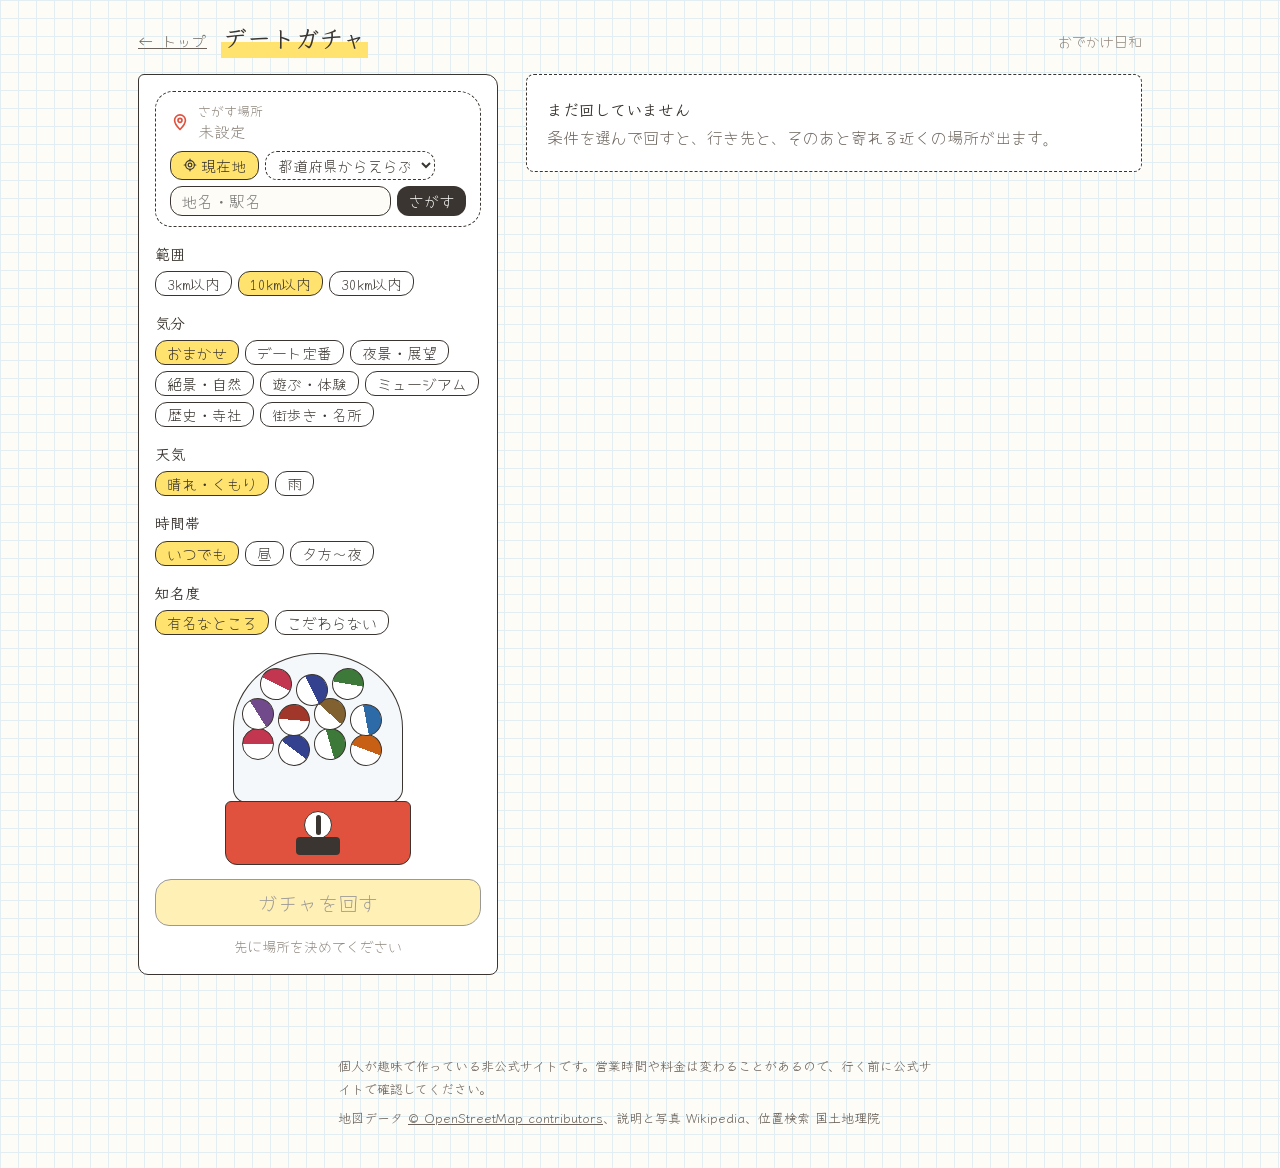
==== commit e1b62854: "トップを会話形式に、見た目を方眼ノート＋手描き吹き出しに - 日和と話しながら行き先を決める（場所→気分→1つずつ提案、ほかの/そのあと/ぜんぶ見る） - 行きたいリストとニュースはノートのページ風に" ====
--- a/gacha.html
+++ b/gacha.html
@@ -5,7 +5,7 @@
 <meta name="viewport" content="width=device-width, initial-scale=1, viewport-fit=cover">
 <title>デートガチャ - おでかけ日和</title>
 <meta name="description" content="いる場所・気分・天気・時間帯を選ぶと、近くのデートスポットと次に寄る場所を提案します。全国どこでも使えます">
-<meta name="theme-color" content="#F6F7F2">
+<meta name="theme-color" content="#FDFCF6">
 <link rel="icon" href="assets/icon.svg" type="image/svg+xml">
 <link rel="manifest" href="manifest.webmanifest">
 <link rel="apple-touch-icon" href="assets/apple-touch-icon.png">
@@ -15,7 +15,7 @@
 <meta name="apple-mobile-web-app-status-bar-style" content="default">
 <link rel="preconnect" href="https://fonts.googleapis.com">
 <link rel="preconnect" href="https://fonts.gstatic.com" crossorigin>
-<link href="https://fonts.googleapis.com/css2?family=Dela+Gothic+One&family=Zen+Kaku+Gothic+New:wght@400;500;700&display=swap" rel="stylesheet">
+<link href="https://fonts.googleapis.com/css2?family=Klee+One:wght@400;600&family=Yomogi&display=swap" rel="stylesheet">
 <link rel="stylesheet" href="assets/style.css">
 </head>
 <body>
--- a/assets/style.css
+++ b/assets/style.css
@@ -1,374 +1,304 @@
 /* おでかけ日和
- * 地形図の紙と記号をもとにしたデザイン。
- * 地の色は薄い灰緑、線は等高線の茶、ジャンルの色は地図記号の色に寄せている。
+ * 方眼ノートに手描きの吹き出しで、日和と話しながら行き先を決める。
+ * 本文は Klee One（教科書体のような手書き）、自分の答えや書きこみは Yomogi（ペン字）。
  */
 :root {
-  --paper: #F6F7F2;
+  --paper: #FDFCF6;
+  --grid: #E3EEF3;
   --sheet: #FFFFFF;
-  --ink: #23282C;
-  --sub: #545C63;
-  --muted: #737B82;
-  --line: #D8DBD2;
-  --contour: #B98B5E;
-  --water: #2D6BA8;
-  --heart: #C2364F;
-  --display: 'Dela Gothic One', 'Hiragino Sans', 'Yu Gothic', sans-serif;
-  --body: 'Zen Kaku Gothic New', 'Hiragino Sans', 'Hiragino Kaku Gothic ProN', 'Yu Gothic', sans-serif;
+  --ink: #3A3530;
+  --sub: #6A625A;
+  --muted: #8E867D;
+  --red: #E0513E;
+  --blue: #2F6CA8;
+  --marker: #FFE36E;
+  --mine: #FFF4C2;
+  --hand: 'Yomogi', 'Klee One', sans-serif;
+  --body: 'Klee One', 'Hiragino Maru Gothic ProN', 'Hiragino Sans', 'Yu Gothic', sans-serif;
+  --round: 18px 22px 20px 16px;
 }
 
 * { box-sizing: border-box; }
-html { scroll-padding-top: 72px; }
+html { scroll-padding-bottom: 24px; }
 body {
   margin: 0;
-  background: var(--paper);
   color: var(--ink);
   font-family: var(--body);
-  font-size: 15px;
-  line-height: 1.7;
+  font-size: 16px;
+  line-height: 1.75;
+  background-color: var(--paper);
+  background-image: linear-gradient(var(--grid) 1px, transparent 1px), linear-gradient(90deg, var(--grid) 1px, transparent 1px);
+  background-size: 18px 18px;
   -webkit-text-size-adjust: 100%;
 }
 a { color: inherit; }
-button { font-family: inherit; cursor: pointer; color: inherit; }
-:focus-visible { outline: 2px solid var(--water); outline-offset: 2px; }
+button, input, select { font-family: inherit; color: inherit; }
+button { cursor: pointer; }
+:focus-visible { outline: 2px solid var(--blue); outline-offset: 2px; }
 .visually-hidden { position: absolute; width: 1px; height: 1px; overflow: hidden; clip: rect(0 0 0 0); white-space: nowrap; }
 
 .wrap {
-  max-width: 1040px; margin: 0 auto;
-  padding-left: max(16px, env(safe-area-inset-left));
-  padding-right: max(16px, env(safe-area-inset-right));
-}
-
-/* ===== ヘッダー：等高線 ===== */
-.site-header {
-  border-bottom: 1px solid var(--line);
-  background-color: var(--paper);
-  background-image: url("data:image/svg+xml,%3Csvg xmlns='http://www.w3.org/2000/svg' width='520' height='220' viewBox='0 0 520 220'%3E%3Cg fill='none' stroke='%23B98B5E' stroke-width='1' opacity='.55'%3E%3Cpath d='M372 110c0-38 40-70 90-66s74 40 62 76-58 58-98 48-54-24-54-58z'/%3E%3Cpath d='M346 112c-4-56 52-98 118-92s98 58 82 108-82 82-136 70-60-38-64-86z'/%3E%3Cpath d='M318 118c-10-72 62-124 146-116s128 76 104 140-106 106-176 90-66-50-74-114z'/%3E%3Cpath d='M-20 160c40-30 90-48 150-40s96 44 150 46 90-20 124-14'/%3E%3Cpath d='M-20 186c48-30 100-44 160-34s100 40 152 40 96-16 140-8'/%3E%3Cpath d='M-20 212c54-28 110-40 170-28s104 34 156 34 104-12 154-2'/%3E%3Cpath d='M60 40c30-18 70-20 96 0s14 52-24 56-86-30-72-56z'/%3E%3Cpath d='M40 44c34-34 104-36 138-2s18 80-40 84-122-46-98-82z'/%3E%3C/g%3E%3C/svg%3E");
-  background-position: right -40px center;
-  background-repeat: no-repeat;
-}
-.header-inner {
-  padding-top: 30px; padding-bottom: 22px;
-  display: flex; flex-wrap: wrap; align-items: baseline; gap: 4px 18px;
-}
-.logo { margin: 0; font-family: var(--display); font-weight: 400; font-size: 40px; line-height: 1.15; letter-spacing: .02em; }
-.logo a { text-decoration: none; }
-.tagline { margin: 0; font-size: 14px; font-weight: 500; color: var(--sub); }
-
-.main { padding-top: 22px; padding-bottom: 64px; display: flex; flex-direction: column; gap: 36px; }
-
-/* ===== どこから探す ===== */
-.locbar {
-  display: flex; flex-direction: column; gap: 12px;
-  padding: 16px 18px; background: var(--sheet);
-  border: 1px solid var(--line); border-left: 4px solid var(--water); border-radius: 6px;
-}
-.loc-now { display: flex; align-items: center; gap: 10px; min-width: 0; }
-.loc-pin { width: 22px; height: 22px; color: var(--water); flex-shrink: 0; }
-.loc-text { display: flex; flex-direction: column; min-width: 0; line-height: 1.4; }
-.loc-text small { font-size: 12px; color: var(--muted); }
-.loc-label { font-size: 18px; font-weight: 700; overflow: hidden; text-overflow: ellipsis; white-space: nowrap; }
-.locbar.is-empty .loc-label { color: var(--muted); font-weight: 500; }
-.loc-actions { display: flex; flex-wrap: wrap; align-items: stretch; gap: 8px; }
-.loc-btn {
-  display: inline-flex; align-items: center; justify-content: center; gap: 5px; flex-shrink: 0;
-  padding: 8px 14px; font-size: 14px; font-weight: 700; color: #fff;
-  background: var(--ink); border: 0; border-radius: 4px;
-}
-.loc-btn:disabled { opacity: .6; cursor: default; }
-.loc-gps { background: var(--water); }
-.loc-pref {
-  padding: 8px 10px; font: inherit; font-size: 14px; color: var(--ink);
-  background: var(--sheet); border: 1px solid #BFC4BA; border-radius: 4px; max-width: 150px;
-}
-.loc-search { display: flex; gap: 6px; flex: 1 1 220px; min-width: 0; }
-.loc-search input {
-  flex: 1; min-width: 0; padding: 8px 12px; font: inherit; font-size: 16px; color: var(--ink);
-  background: var(--paper); border: 1px solid #BFC4BA; border-radius: 4px;
-}
-.locbar-compact { padding: 12px 14px; gap: 10px; }
-.locbar-compact .loc-label { font-size: 15px; }
-
-/* ===== ほかのページへ ===== */
-.entries { display: grid; gap: 10px; }
-@media (min-width: 720px) { .entries { grid-template-columns: 1fr 1fr; } }
-.entry {
-  display: flex; align-items: center; gap: 14px; padding: 12px 14px;
-  text-decoration: none; background: var(--sheet); border: 1px solid var(--line); border-radius: 6px;
-}
-.entry:hover { border-color: var(--ink); }
-.entry-text { display: flex; flex-direction: column; min-width: 0; line-height: 1.45; }
-.entry-text b { font-size: 17px; }
-.entry-text span { font-size: 13px; color: var(--sub); }
-.entry-icon { width: 42px; height: 42px; flex-shrink: 0; display: grid; place-items: center; color: var(--ink); border: 1.5px solid var(--ink); border-radius: 50%; }
-.entry-icon svg { width: 20px; height: 20px; }
-.entry-machine {
-  position: relative; width: 42px; height: 42px; flex-shrink: 0;
-  border: 1.5px solid var(--ink); border-radius: 50%; overflow: hidden; background: var(--paper);
-}
-.entry-machine i { position: absolute; width: 13px; height: 13px; border-radius: 50%; background: var(--c); }
-.entry-machine i:nth-child(1) { left: 7px; top: 17px; }
-.entry-machine i:nth-child(2) { left: 17px; top: 7px; }
-.entry-machine i:nth-child(3) { left: 20px; top: 21px; }
-
-/* ===== 見出し ===== */
-.sec-head { display: flex; flex-wrap: wrap; align-items: baseline; gap: 2px 12px; margin-bottom: 12px; }
-.sec-head h2 { margin: 0; font-family: var(--display); font-weight: 400; font-size: 24px; line-height: 1.3; }
-.sec-sub { font-size: 13px; color: var(--muted); }
-
-/* ===== 見頃 ===== */
-.season-row {
-  display: flex; gap: 10px; overflow-x: auto; scrollbar-width: none;
-  margin: 0 -16px; padding: 0 16px 4px;
-}
-.season-row::-webkit-scrollbar { display: none; }
-.mini {
-  flex: 0 0 168px; display: flex; flex-direction: column; gap: 2px; padding: 10px 12px;
-  text-decoration: none; background: var(--sheet); border: 1px solid var(--line); border-top: 3px solid var(--c); border-radius: 4px;
-}
-.mini:hover { border-color: var(--ink); border-top-color: var(--c); }
-.mini-area { font-size: 12px; color: var(--muted); }
-.mini b { font-size: 15px; line-height: 1.4; }
-.mini-when { font-size: 12px; color: var(--c); font-weight: 700; margin-top: auto; padding-top: 2px; }
-
-/* ===== ジャンル：地図の凡例 ===== */
-.tabs {
-  display: flex; gap: 6px; overflow-x: auto; scrollbar-width: none;
-  margin: 0 -16px; padding: 2px 16px 8px;
-}
-.tabs::-webkit-scrollbar { display: none; }
-.tab {
-  flex: 0 0 auto; display: flex; align-items: center; gap: 6px;
-  padding: 6px 12px 6px 8px; font-size: 14px; font-weight: 500;
-  background: transparent; border: 1px solid transparent; border-radius: 4px;
-}
-.tab:hover { border-color: var(--line); background: var(--sheet); }
-.tab-icon {
-  width: 24px; height: 24px; padding: 3px; flex-shrink: 0;
-  color: var(--c); background: var(--sheet); border: 1.5px solid var(--c); border-radius: 50%;
-}
-.tab .count { font-size: 12px; color: var(--muted); font-variant-numeric: tabular-nums; }
-.tab[aria-pressed="true"] { background: var(--sheet); border-color: var(--ink); font-weight: 700; }
-.tab[aria-pressed="true"] .tab-icon { color: #fff; background: var(--c); }
-
-/* ===== 絞り込み ===== */
-.tools { display: flex; flex-direction: column; gap: 10px; margin-top: 4px; }
-.search { position: relative; }
-.search-icon { position: absolute; left: 12px; top: 50%; width: 18px; height: 18px; transform: translateY(-50%); color: var(--muted); }
-.search input {
-  width: 100%; padding: 9px 12px 9px 38px; font: inherit; font-size: 16px; color: var(--ink);
-  background: var(--sheet); border: 1px solid #BFC4BA; border-radius: 4px;
-}
-.tool-row { display: flex; flex-wrap: wrap; align-items: center; gap: 8px 14px; }
-.areas { display: inline-flex; border: 1px solid #BFC4BA; border-radius: 4px; overflow: hidden; background: var(--sheet); }
-.area, .nf {
-  padding: 5px 12px; font-size: 13px; background: transparent; border: 0; border-left: 1px solid #BFC4BA;
-}
-.areas .area:first-child { border-left: 0; }
-.area[aria-pressed="true"] { background: var(--ink); color: #fff; font-weight: 700; }
-.saved-toggle {
-  display: inline-flex; align-items: center; gap: 6px; margin-left: auto;
-  padding: 5px 12px; font-size: 13px; font-weight: 700; color: var(--heart);
-  background: var(--sheet); border: 1px solid var(--heart); border-radius: 4px;
-}
-.saved-toggle::before { content: "♥"; }
-.saved-toggle[aria-pressed="true"] { background: var(--heart); color: #fff; }
-.saved-count { font-variant-numeric: tabular-nums; }
-
-.result-note { margin: 14px 0 0; font-size: 13px; color: var(--muted); }
-.empty, .prompt {
-  grid-column: 1 / -1; margin: 0; padding: 28px 20px; color: var(--sub);
-  background: var(--sheet); border: 1px dashed #BFC4BA; border-radius: 6px;
-}
-.prompt b { display: block; font-size: 16px; color: var(--ink); margin-bottom: 4px; }
-.prompt p { margin: 0; font-size: 14px; }
-.prompt .more { margin: 14px 0 0; }
-.prompt.loading { display: flex; flex-wrap: wrap; align-items: center; gap: 4px 14px; }
-.prompt.loading p { flex-basis: 100%; padding-left: 40px; }
-.prompt.loading b { margin: 0; }
-.spinner {
-  display: block; width: 26px; height: 26px; flex-shrink: 0;
-  border: 3px solid var(--line); border-top-color: var(--water); border-radius: 50%;
-  animation: spin 0.9s linear infinite;
-}
-@keyframes spin { to { transform: rotate(360deg); } }
-
-/* ===== スポット：凡例の行 ===== */
-.grid { display: grid; grid-template-columns: 1fr; column-gap: 40px; margin-top: 8px; }
-@media (min-width: 860px) { .grid { grid-template-columns: 1fr 1fr; } }
+  max-width: 640px; margin: 0 auto;
+  padding-left: max(18px, env(safe-area-inset-left));
+  padding-right: max(18px, env(safe-area-inset-right));
+}
+
+/* ===== ヘッダー ===== */
+.header-inner { display: flex; flex-wrap: wrap; align-items: center; justify-content: space-between; gap: 8px 16px; padding-top: 22px; padding-bottom: 6px; }
+.logo { margin: 0; font-weight: 600; font-size: 30px; line-height: 1.3; }
+.logo a { text-decoration: none; background: linear-gradient(transparent 62%, var(--marker) 62%); padding: 0 2px; }
+.header-links { display: flex; gap: 16px; font-family: var(--hand); font-size: 16px; }
+.header-links a { text-decoration: underline; text-decoration-thickness: 1.5px; text-underline-offset: 5px; }
+#saved-count { color: var(--red); }
+
+.main { padding-top: 8px; padding-bottom: 48px; }
+
+/* ===== 会話 ===== */
+.chat { min-height: 50vh; padding-bottom: 8px; }
+.row { display: flex; gap: 10px; align-items: flex-start; margin: 16px 0; }
+.row.me { justify-content: flex-end; }
+.face {
+  position: relative; width: 40px; height: 40px; flex-shrink: 0;
+  background: var(--sheet); border: 1.8px solid var(--ink); border-radius: 50% 46% 52% 48%;
+}
+.face::before { content: ""; position: absolute; left: 11px; top: 14px; width: 4px; height: 4px; border-radius: 50%; background: var(--ink); box-shadow: 12px 0 0 var(--ink); }
+.face::after { content: ""; position: absolute; left: 13px; top: 22px; width: 12px; height: 6px; border-bottom: 1.8px solid var(--ink); border-radius: 0 0 10px 10px; }
+.bb {
+  position: relative; max-width: min(460px, 82%);
+  padding: 10px 14px; background: var(--sheet);
+  border: 1.8px solid var(--ink); border-radius: var(--round);
+}
+.row.bot .bb::before {
+  content: ""; position: absolute; left: -8px; top: 14px; width: 12px; height: 12px;
+  background: var(--sheet); border-left: 1.8px solid var(--ink); border-bottom: 1.8px solid var(--ink);
+  transform: rotate(45deg) skew(8deg, 8deg);
+}
+.row.me .bb { background: var(--mine); font-family: var(--hand); font-size: 17px; border-radius: 22px 16px 18px 20px; }
+.bb b { font-weight: 600; }
+.typing { display: inline-flex; gap: 4px; padding: 6px 2px; }
+.typing i { width: 6px; height: 6px; border-radius: 50%; background: var(--muted); animation: blink 1s infinite; }
+.typing i:nth-child(2) { animation-delay: .15s; }
+.typing i:nth-child(3) { animation-delay: .3s; }
+@keyframes blink { 50% { opacity: .25; } }
+
+/* 答えの候補 */
+.choices { display: flex; flex-wrap: wrap; justify-content: flex-end; gap: 8px; margin: 4px 0 8px 50px; }
+.chip {
+  padding: 4px 13px; font-family: var(--hand); font-size: 16px; line-height: 1.6;
+  background: var(--sheet); border: 1.6px solid var(--ink); border-radius: 14px 10px 16px 12px;
+}
+.chip small { margin-left: 4px; font-size: 13px; color: var(--muted); }
+.chip:hover { background: var(--mine); }
+.chip-main { background: var(--marker); }
+.chip-main:hover { background: #FFD83D; }
+.loc-form { display: flex; flex-wrap: wrap; justify-content: flex-end; gap: 8px; width: 100%; }
+.loc-form .loc-search { display: flex; gap: 6px; flex: 1 1 240px; max-width: 360px; }
+.loc-form input {
+  flex: 1; min-width: 0; padding: 4px 12px; font-family: var(--hand); font-size: 16px;
+  background: var(--sheet); border: 1.6px solid var(--ink); border-radius: 12px 14px 10px 16px;
+}
+.loc-form button { padding: 4px 13px; font-family: var(--hand); font-size: 16px; background: var(--ink); color: #fff; border: 0; border-radius: 12px; }
+.loc-form select { padding: 5px 10px; font-family: var(--hand); font-size: 15px; background: var(--sheet); border: 1.6px dashed var(--ink); border-radius: 12px; }
+
+/* ぜんぶ見せて */
+.pick-list { list-style: none; margin: 8px 0 0; padding: 0; counter-reset: n; }
+.pick-list li { counter-increment: n; border-top: 1.4px dashed #CFC7BC; }
+.pick-list button {
+  display: flex; width: 100%; gap: 8px; align-items: baseline; padding: 6px 2px;
+  text-align: left; background: none; border: 0; font-size: 15px;
+}
+.pick-list button::before { content: counter(n); font-family: var(--hand); color: var(--muted); width: 1.4em; flex-shrink: 0; }
+.pick-list button span { flex: 1; text-decoration: underline; text-decoration-color: #CFC7BC; text-underline-offset: 4px; }
+.pick-list button em { font-style: normal; font-family: var(--hand); color: var(--red); white-space: nowrap; }
+
+/* ===== スポット（吹き出しの中のメモ） ===== */
 .spot {
-  display: grid; grid-template-columns: 38px minmax(0, 1fr) auto; gap: 4px 14px;
-  padding: 18px 0; border-top: 1px solid var(--line);
-}
-.spot-mark {
-  width: 38px; height: 38px; padding: 7px; display: grid; place-items: center;
-  color: var(--c); background: var(--sheet); border: 2px solid var(--c); border-radius: 50%;
-}
-.spot-mark svg { width: 20px; height: 20px; }
-.spot-main { min-width: 0; }
-.spot-kind { margin: 0; display: flex; flex-wrap: wrap; align-items: center; gap: 2px 10px; font-size: 12px; color: var(--c); font-weight: 700; line-height: 1.5; }
-.spot-kind span { color: var(--muted); font-weight: 400; }
-.flag { padding: 0 6px; font-size: 11px; font-weight: 700; color: var(--ink); border: 1px solid var(--ink); border-radius: 3px; line-height: 1.6; }
-.flag-season { color: #fff; background: var(--heart); border-color: var(--heart); }
-.spot-name { margin: 2px 0 6px; font-size: 18px; font-weight: 700; line-height: 1.45; }
-.spot-desc { margin: 0 0 6px; font-size: 14px; color: var(--sub); max-width: 38em; }
-.spot-tip { margin: 0 0 6px; font-size: 14px; padding-left: 10px; border-left: 2px solid var(--contour); }
-.spot-facts { margin: 0 0 8px; font-size: 13px; color: var(--sub); }
-.spot-facts .sep { color: #B5BAB0; margin: 0 4px; }
-.spot-actions { display: flex; flex-wrap: wrap; align-items: center; gap: 6px 16px; }
-.spot-side { display: flex; flex-direction: column; align-items: flex-end; gap: 8px; }
-.spot-dist { margin: 0; font-family: var(--display); font-size: 22px; line-height: 1; white-space: nowrap; font-variant-numeric: tabular-nums; }
-.spot-dist small { font-family: var(--body); font-size: 12px; font-weight: 700; margin-left: 1px; }
-.spot-img { width: 96px; height: 96px; border-radius: 4px; overflow: hidden; background: var(--line); }
+  margin: 8px 0 2px; padding: 10px 12px;
+  border: 1.6px dashed var(--red); border-radius: 6px; background: var(--sheet);
+}
+.spot::after { content: ""; display: block; clear: both; }
+.spot-img {
+  float: right; width: 92px; height: 92px; margin: 2px 0 8px 12px; padding: 4px 4px 12px;
+  background: #fff; box-shadow: 0 1px 4px rgba(58, 53, 48, .25); transform: rotate(2.5deg);
+}
 .spot-img img { width: 100%; height: 100%; object-fit: cover; display: block; }
-@media (max-width: 480px) {
-  .spot { grid-template-columns: 32px minmax(0, 1fr) auto; gap: 4px 10px; }
-  .spot-mark { width: 32px; height: 32px; padding: 5px; }
-  .spot-img { width: 72px; height: 72px; }
-  .spot-name { font-size: 17px; }
-}
-
+.spot-kind { margin: 0; font-family: var(--hand); font-size: 14px; color: var(--red); }
+.flag { margin-left: 8px; padding: 0 6px; font-size: 13px; color: var(--ink); background: var(--marker); }
+.spot-name { margin: 0 0 4px; font-weight: 600; font-size: 19px; line-height: 1.45; }
+.spot-desc { margin: 0 0 6px; font-size: 14.5px; line-height: 1.75; }
+.spot-tip { margin: 0 0 6px; font-family: var(--hand); font-size: 15px; color: var(--blue); }
+.spot-tip::before { content: "→ "; }
+.spot-facts { margin: 0 0 6px; font-family: var(--hand); font-size: 14px; color: var(--sub); }
+.spot-actions { display: flex; flex-wrap: wrap; align-items: center; gap: 4px 16px; font-family: var(--hand); font-size: 15px; }
 .save-btn {
-  display: inline-flex; align-items: center; gap: 4px;
-  padding: 4px 10px; font-size: 13px; font-weight: 700; color: var(--heart);
-  background: var(--sheet); border: 1px solid var(--heart); border-radius: 4px;
-}
-.save-btn svg { width: 14px; height: 14px; fill: none; stroke: currentColor; stroke-width: 2.4; }
-.save-btn[aria-pressed="true"] { background: var(--heart); color: #fff; }
+  display: inline-flex; align-items: center; gap: 4px; padding: 0; font-family: var(--hand); font-size: 15px;
+  color: var(--red); background: none; border: 0;
+}
+.save-btn svg { width: 16px; height: 16px; fill: none; stroke: currentColor; stroke-width: 2.2; }
 .save-btn[aria-pressed="true"] svg { fill: currentColor; }
-.act-link { font-size: 13px; color: var(--water); text-underline-offset: 3px; }
-.src-link { font-size: 12px; color: var(--muted); text-underline-offset: 2px; }
+.save-btn[aria-pressed="true"] span { background: linear-gradient(transparent 60%, #FFD3CC 60%); }
+.act-link { color: var(--sub); text-underline-offset: 4px; }
+.src-link { font-family: var(--hand); font-size: 13px; color: var(--muted); }
 .ic-s { width: 14px; height: 14px; }
 
+/* ===== ノートのページ（行きたいリスト・ニュース） ===== */
+.notebook { margin-top: 48px; }
+.notebook h2 { margin: 0 0 12px; font-weight: 600; font-size: 22px; }
+.notebook h2 span { background: linear-gradient(transparent 62%, var(--marker) 62%); padding: 0 2px; }
+.note { margin: -6px 0 10px; font-family: var(--hand); font-size: 14px; color: var(--muted); }
+.memo-list, .news-list { list-style: none; margin: 0; padding: 0; background: var(--sheet); border: 1.6px solid var(--ink); border-radius: 4px 10px 6px 8px; }
+.memo-list li { display: flex; flex-wrap: wrap; gap: 4px 14px; align-items: baseline; justify-content: space-between; padding: 10px 14px; border-top: 1.4px dashed #CFC7BC; }
+.memo-list li:first-child { border-top: 0; }
+.memo-main b { display: block; font-weight: 600; }
+.memo-main span { font-family: var(--hand); font-size: 14px; color: var(--sub); }
+.memo-acts { display: flex; gap: 12px; font-family: var(--hand); font-size: 14px; }
+.memo-acts a { color: var(--sub); }
+.memo-list .empty { display: block; font-family: var(--hand); color: var(--sub); }
+
+.tabs { display: flex; flex-wrap: wrap; gap: 6px 14px; margin: 0 0 8px; font-family: var(--hand); }
+.tabs .tab { padding: 0 2px; font-size: 16px; background: none; border: 0; }
+.tabs .tab small { font-size: 13px; color: var(--muted); }
+.tabs .tab[aria-pressed="true"] { color: var(--red); text-decoration: underline wavy; text-underline-offset: 5px; }
+.tabs-sub .tab { font-size: 15px; }
+.news-list li { border-top: 1.4px dashed #CFC7BC; }
+.news-list li:first-child { border-top: 0; }
+.news-list a { display: block; padding: 10px 14px; text-decoration: none; }
+.news-list a:hover .news-title { text-decoration: underline; text-underline-offset: 4px; }
+.news-meta { display: flex; flex-wrap: wrap; gap: 0 10px; font-family: var(--hand); font-size: 13px; color: var(--muted); }
+.news-cat { color: var(--red); }
+.cat-shin .news-cat { color: #3E8A4E; }
+.cat-event .news-cat { color: #C7731B; }
+.cat-kanko .news-cat { color: var(--blue); }
+.news-title { display: block; font-weight: 400; font-size: 15px; line-height: 1.65; }
 .more {
-  display: block; margin: 20px auto 0; padding: 8px 28px; font-size: 14px; font-weight: 700;
-  background: var(--sheet); border: 1px solid var(--ink); border-radius: 4px;
-}
-
-/* ===== ニュース ===== */
-.news-filter { display: flex; flex-wrap: wrap; gap: 6px; margin-bottom: 10px; }
-.nf { border: 1px solid #BFC4BA; border-radius: 4px; background: var(--sheet); }
-.nf[aria-pressed="true"] { background: var(--ink); color: #fff; border-color: var(--ink); font-weight: 700; }
-.nf small { font-size: 11px; opacity: .7; margin-left: 2px; }
-.nf-sub { padding: 3px 10px; font-size: 12px; }
-.status { color: var(--muted); font-size: 14px; }
-.news-list { list-style: none; margin: 0; padding: 0; display: grid; column-gap: 40px; }
-@media (min-width: 860px) { .news-list { grid-template-columns: 1fr 1fr; } }
-.news-item a { display: flex; gap: 12px; padding: 12px 0; text-decoration: none; border-top: 1px solid var(--line); }
-.news-item a:hover .news-title { text-decoration: underline; text-underline-offset: 3px; }
-.news-item img { width: 76px; height: 76px; object-fit: cover; border-radius: 4px; flex-shrink: 0; background: var(--line); }
-.news-body { display: flex; flex-direction: column; gap: 2px; min-width: 0; }
-.news-meta { display: flex; flex-wrap: wrap; gap: 2px 10px; font-size: 12px; color: var(--muted); }
-.news-cat { font-weight: 700; color: var(--ink); }
-.cat-event .news-cat { color: #C75F14; }
-.cat-shin .news-cat { color: #3D7A3A; }
-.cat-kisetsu .news-cat { color: var(--heart); }
-.cat-kanko .news-cat { color: var(--water); }
-.news-title { font-size: 15px; font-weight: 500; line-height: 1.55; }
-.news-src { font-size: 12px; color: var(--muted); }
+  display: block; margin: 14px auto 0; padding: 4px 22px; font-family: var(--hand); font-size: 16px;
+  background: var(--sheet); border: 1.6px solid var(--ink); border-radius: 14px 10px 16px 12px;
+}
 
 /* ===== フッター・トースト ===== */
-.site-footer { border-top: 1px solid var(--line); color: var(--sub); font-size: 12px; padding: 22px 0 calc(28px + env(safe-area-inset-bottom)); }
-.site-footer p { margin: 0 0 6px; max-width: 60em; }
+.site-footer { padding: 24px 0 calc(32px + env(safe-area-inset-bottom)); font-size: 13px; color: var(--sub); }
+.site-footer p { margin: 0 0 6px; }
 .toast {
   position: fixed; left: 50%; bottom: calc(24px + env(safe-area-inset-bottom)); z-index: 2000;
-  transform: translate(-50%, 12px); opacity: 0; pointer-events: none;
-  padding: 9px 16px; background: var(--ink); color: #fff; font-size: 14px; border-radius: 4px;
-  transition: opacity .2s, transform .2s; max-width: calc(100% - 32px);
-}
-.toast.show { opacity: 1; transform: translate(-50%, 0); }
-
-/* ===== サブページ ===== */
-.sub-header { border-bottom: 1px solid var(--line); background: var(--paper); }
-.sub-header .wrap { display: flex; align-items: baseline; gap: 14px; padding-top: 12px; padding-bottom: 12px; }
-.back { font-size: 14px; color: var(--sub); text-decoration: none; }
-.back:hover { color: var(--ink); text-decoration: underline; }
-.sub-title { margin: 0; font-family: var(--display); font-weight: 400; font-size: 22px; }
-.sub-logo { margin-left: auto; font-size: 13px; color: var(--muted); }
-
-/* ===== 地図 ===== */
+  transform: translate(-50%, 12px) rotate(-1deg); opacity: 0; pointer-events: none; max-width: calc(100% - 32px);
+  padding: 6px 16px; font-family: var(--hand); font-size: 16px; background: var(--marker); border: 1.6px solid var(--ink); border-radius: 12px;
+  transition: opacity .2s, transform .2s;
+}
+.toast.show { opacity: 1; transform: translate(-50%, 0) rotate(-1deg); }
+
+/* ===== サブページ（ガチャ・地図） ===== */
+.sub-header .wrap { display: flex; align-items: baseline; gap: 14px; padding-top: 16px; padding-bottom: 8px; max-width: 1040px; }
+.back { font-family: var(--hand); font-size: 15px; color: var(--sub); }
+.sub-title { margin: 0; font-weight: 600; font-size: 24px; }
+.sub-title { background: linear-gradient(transparent 62%, var(--marker) 62%); padding: 0 2px; }
+.sub-logo { margin-left: auto; font-family: var(--hand); font-size: 14px; color: var(--muted); }
+
+/* さがす場所のバー */
+.locbar {
+  display: flex; flex-direction: column; gap: 8px; padding: 10px 14px;
+  background: var(--sheet); border: 1.6px solid var(--ink); border-radius: var(--round);
+}
+.loc-now { display: flex; align-items: center; gap: 8px; min-width: 0; }
+.loc-pin { width: 20px; height: 20px; color: var(--red); flex-shrink: 0; }
+.loc-text { display: flex; flex-direction: column; min-width: 0; line-height: 1.4; }
+.loc-text small { font-family: var(--hand); font-size: 13px; color: var(--muted); }
+.loc-label { font-weight: 600; font-size: 16px; overflow: hidden; text-overflow: ellipsis; white-space: nowrap; }
+.locbar.is-empty .loc-label { color: var(--muted); font-weight: 400; }
+.loc-actions { display: flex; flex-wrap: wrap; gap: 6px; }
+.loc-btn {
+  display: inline-flex; align-items: center; gap: 4px; flex-shrink: 0; padding: 2px 12px;
+  font-family: var(--hand); font-size: 15px; background: var(--ink); color: #fff; border: 0; border-radius: 12px;
+}
+.loc-btn:disabled { opacity: .6; cursor: default; }
+.loc-gps { background: var(--marker); color: var(--ink); border: 1.6px solid var(--ink); }
+.loc-pref { padding: 2px 8px; font-family: var(--hand); font-size: 15px; background: var(--sheet); border: 1.6px dashed var(--ink); border-radius: 12px; max-width: 170px; }
+.loc-search { display: flex; gap: 6px; flex: 1 1 200px; min-width: 0; }
+.loc-search input { flex: 1; min-width: 0; padding: 2px 10px; font-family: var(--hand); font-size: 16px; background: var(--paper); border: 1.6px solid var(--ink); border-radius: 12px; }
+
+/* 地図 */
 .map-page { display: flex; flex-direction: column; height: 100vh; height: 100dvh; }
-.map-bar { padding: 10px 0 6px; background: var(--paper); border-bottom: 1px solid var(--line); }
+.map-bar { padding: 4px 0 8px; }
+.map-bar .wrap { max-width: 1040px; }
 .map-bar .locbar { margin-bottom: 8px; }
-.map-bar .tabs { padding-bottom: 4px; }
-.map-bar .tab { padding: 4px 10px 4px 6px; font-size: 13px; }
-.map-bar .tab-icon { width: 22px; height: 22px; }
-.map-tools { display: flex; flex-wrap: wrap; align-items: center; gap: 8px 12px; margin-top: 4px; }
-.map-tools .saved-toggle { margin-left: 0; }
-.map-status { font-size: 12px; color: var(--muted); }
-.map-wrap { position: relative; flex: 1; display: flex; min-height: 300px; }
-#map { flex: 1; min-height: 300px; background: #E8EAE3; }
+.map-bar .tabs { flex-wrap: nowrap; overflow-x: auto; scrollbar-width: none; gap: 4px 12px; margin: 0; padding-bottom: 2px; }
+.map-bar .tabs::-webkit-scrollbar { display: none; }
+.map-bar .tab { flex: 0 0 auto; display: inline-flex; align-items: center; gap: 4px; font-size: 15px; }
+.tab-icon { width: 16px; height: 16px; color: var(--c); }
+.tab .count { font-size: 12px; color: var(--muted); }
+.map-tools { display: flex; flex-wrap: wrap; align-items: center; gap: 6px 12px; margin-top: 6px; font-family: var(--hand); }
+.areas { display: inline-flex; gap: 10px; }
+.area { padding: 0; font-family: var(--hand); font-size: 15px; background: none; border: 0; }
+.area[aria-pressed="true"] { color: var(--red); text-decoration: underline wavy; text-underline-offset: 5px; }
+.saved-toggle { display: inline-flex; gap: 4px; padding: 0 10px; font-family: var(--hand); font-size: 15px; color: var(--red); background: var(--sheet); border: 1.6px solid var(--red); border-radius: 12px; }
+.saved-toggle::before { content: "♡"; }
+.saved-toggle[aria-pressed="true"] { background: #FFE5E0; }
+.map-status { font-size: 13px; color: var(--muted); }
+.map-wrap { position: relative; flex: 1; display: flex; min-height: 300px; border-top: 1.6px solid var(--ink); }
+#map { flex: 1; min-height: 300px; background: #EDEAE2; }
 .here-btn {
-  position: absolute; z-index: 1000; left: 50%; top: 12px; transform: translateX(-50%);
-  padding: 8px 16px; font-size: 14px; font-weight: 700; color: #fff;
-  background: var(--water); border: 0; border-radius: 4px; box-shadow: 0 2px 6px rgba(35, 40, 44, .3);
+  position: absolute; z-index: 1000; left: 50%; top: 12px; transform: translateX(-50%) rotate(-1deg);
+  padding: 4px 16px; font-family: var(--hand); font-size: 16px; background: var(--marker); border: 1.6px solid var(--ink); border-radius: 14px;
 }
 .pin {
-  position: relative; width: 28px; height: 28px; padding: 5px; display: grid; place-items: center;
-  color: var(--c); background: #fff; border: 2px solid var(--c); border-radius: 50%;
-  box-shadow: 0 1px 3px rgba(35, 40, 44, .35);
-}
-.pin svg { width: 14px; height: 14px; }
-.pin.big { width: 34px; height: 34px; padding: 6px; border-width: 2.5px; }
+  position: relative; width: 28px; height: 28px; display: grid; place-items: center;
+  color: var(--c); background: #fff; border: 2px solid var(--ink); border-radius: 50% 46% 52% 48%;
+}
+.pin svg { width: 15px; height: 15px; }
+.pin.big { width: 34px; height: 34px; }
 .pin.big svg { width: 18px; height: 18px; }
-.pin.saved { background: var(--c); color: #fff; }
-.leaflet-popup-content { margin: 12px 14px; font-family: var(--body); }
-.leaflet-popup-content-wrapper { border-radius: 6px; }
-.pop { min-width: 210px; color: var(--ink); }
-.pop-img { display: block; width: 100%; height: 120px; object-fit: cover; border-radius: 4px; margin-bottom: 8px; }
-.pop-area { display: flex; flex-wrap: wrap; gap: 4px 8px; align-items: center; font-size: 12px; color: var(--muted); }
-.pop h3 { margin: 2px 0 6px; font-size: 16px; line-height: 1.4; }
-.pop p { margin: 0 0 8px !important; font-size: 13px; line-height: 1.6; }
-.pop-actions { display: flex; flex-wrap: wrap; align-items: center; gap: 8px 14px; }
-@media (max-width: 600px) { .loc-pref { max-width: 140px; } }
-
-/* ===== デートガチャ ===== */
-.gacha-main { padding-top: 22px; padding-bottom: 64px; display: grid; gap: 28px; }
+.pin.saved { background: var(--marker); }
+.leaflet-container { font-family: var(--body); }
+.leaflet-popup-content-wrapper { border-radius: var(--round); border: 1.6px solid var(--ink); box-shadow: none; }
+.leaflet-popup-content { margin: 12px 14px; }
+.pop { min-width: 210px; }
+.pop-img { display: block; width: 100%; height: 110px; object-fit: cover; margin-bottom: 6px; }
+.pop-area { font-family: var(--hand); font-size: 14px; color: var(--red); }
+.pop-area .flag { margin-left: 6px; }
+.pop h3 { margin: 0 0 4px; font-weight: 600; font-size: 17px; line-height: 1.4; }
+.pop p { margin: 0 0 6px !important; font-size: 13.5px; line-height: 1.7; }
+.pop-actions { display: flex; flex-wrap: wrap; gap: 4px 14px; font-family: var(--hand); }
+
+/* ガチャ */
+.gacha-main { padding-top: 8px; padding-bottom: 56px; display: grid; gap: 28px; max-width: 1040px; }
 @media (min-width: 900px) { .gacha-main { grid-template-columns: 360px 1fr; align-items: start; } }
-.gacha-panel {
-  background: var(--sheet); border: 1px solid var(--line); border-radius: 6px; padding: 18px;
-  display: flex; flex-direction: column; gap: 16px;
-}
-.gacha-panel .locbar { border-top: 0; border-right: 0; border-bottom: 0; border-radius: 0; padding: 4px 0 4px 12px; }
+.gacha-panel { display: flex; flex-direction: column; gap: 14px; padding: 16px; background: var(--sheet); border: 1.6px solid var(--ink); border-radius: 6px 12px 8px 10px; }
+.gacha-panel .locbar { border-style: dashed; }
 .field { border: 0; margin: 0; padding: 0; }
-.field legend { font-size: 13px; font-weight: 700; color: var(--sub); margin-bottom: 6px; padding: 0; }
+.field legend { padding: 0; margin-bottom: 4px; font-weight: 600; font-size: 15px; }
 .seg { display: flex; flex-wrap: wrap; gap: 6px; }
-.seg button { padding: 5px 11px; font-size: 13px; background: var(--sheet); border: 1px solid #BFC4BA; border-radius: 4px; }
-.seg button[aria-pressed="true"] { background: var(--ink); color: #fff; border-color: var(--ink); font-weight: 700; }
-.machine { position: relative; display: grid; place-items: center; padding: 6px 0 0; }
-.machine-dome {
-  position: relative; width: 170px; height: 150px; border-radius: 50% 50% 14px 14px;
-  background: #EEF1F4; border: 2px solid var(--ink); overflow: hidden;
-}
-.cap { position: absolute; width: 32px; height: 32px; border-radius: 50%; background: linear-gradient(var(--c) 0 50%, #fff 50%); border: 1.5px solid var(--ink); }
-.machine-body { width: 186px; height: 64px; margin-top: -4px; position: relative; background: var(--ink); border-radius: 6px 6px 10px 10px; }
-.machine-body::after { content: ""; position: absolute; left: 50%; bottom: 10px; width: 44px; height: 18px; margin-left: -22px; background: #4A5258; border-radius: 4px; }
-.knob { position: absolute; left: 50%; top: 10px; width: 28px; height: 28px; margin-left: -14px; background: var(--paper); border-radius: 50%; }
+.seg button { padding: 1px 11px; font-family: var(--hand); font-size: 15px; background: var(--sheet); border: 1.4px solid var(--ink); border-radius: 12px 9px 13px 10px; }
+.seg button[aria-pressed="true"] { background: var(--marker); }
+.machine { display: grid; place-items: center; padding-top: 4px; }
+.machine-dome { position: relative; width: 170px; height: 150px; border-radius: 50% 50% 14px 14px; background: #F4F8FA; border: 1.8px solid var(--ink); overflow: hidden; }
+.cap { position: absolute; width: 32px; height: 32px; border-radius: 50%; background: linear-gradient(var(--c) 0 50%, #fff 50%); border: 1.6px solid var(--ink); }
+.machine-body { position: relative; width: 186px; height: 64px; margin-top: -2px; background: var(--red); border: 1.8px solid var(--ink); border-radius: 6px 6px 12px 12px; }
+.machine-body::after { content: ""; position: absolute; left: 50%; bottom: 9px; width: 44px; height: 18px; margin-left: -22px; background: var(--ink); border-radius: 4px; }
+.knob { position: absolute; left: 50%; top: 9px; width: 28px; height: 28px; margin-left: -14px; background: #fff; border: 1.8px solid var(--ink); border-radius: 50%; }
 .knob::before { content: ""; position: absolute; left: 50%; top: 3px; bottom: 3px; width: 5px; margin-left: -2.5px; background: var(--ink); border-radius: 3px; }
 .machine.spinning .machine-dome .cap { animation: shake .25s ease-in-out infinite alternate; }
 .machine.spinning .knob { animation: turn .6s ease-in-out 2; }
 @keyframes shake { to { transform: translate(var(--dx), var(--dy)) rotate(25deg); } }
 @keyframes turn { to { transform: rotate(360deg); } }
-.spin-btn { padding: 12px; font-size: 17px; font-weight: 700; color: #fff; background: var(--heart); border: 0; border-radius: 4px; }
+.spin-btn { padding: 8px; font-family: var(--hand); font-size: 20px; background: var(--marker); border: 1.8px solid var(--ink); border-radius: 16px 12px 18px 14px; }
 .spin-btn:disabled { opacity: .5; cursor: default; }
-.pool-note { margin: -6px 0 0; font-size: 12px; color: var(--muted); text-align: center; }
-
-.result { display: flex; flex-direction: column; gap: 4px; }
-.result-head h2 { margin: 0 0 4px; font-family: var(--display); font-weight: 400; font-size: 22px; }
-.result .spot { border-top: 1px solid var(--line); }
-.route { margin: 6px 0 0; padding: 10px 0 0 52px; font-size: 14px; color: var(--sub); border-top: 1px dashed #BFC4BA; }
-.route b { color: var(--ink); }
-.result-actions { display: flex; flex-wrap: wrap; gap: 8px; margin-top: 14px; }
-.result-actions a, .result-actions button {
-  padding: 7px 16px; font-size: 14px; font-weight: 700; text-decoration: none;
-  background: var(--sheet); border: 1px solid var(--ink); border-radius: 4px;
-}
-.result-placeholder { padding: 28px 20px; color: var(--sub); border: 1px dashed #BFC4BA; border-radius: 6px; }
-.result-placeholder b { display: block; font-size: 16px; color: var(--ink); margin-bottom: 4px; }
+.pool-note { margin: -6px 0 0; font-family: var(--hand); font-size: 14px; color: var(--muted); text-align: center; }
+.result { display: flex; flex-direction: column; gap: 6px; }
+.result-head h2 { margin: 0; font-weight: 600; font-size: 22px; }
+.result-head h2 { display: inline; background: linear-gradient(transparent 62%, var(--marker) 62%); }
+.result .spot { margin: 6px 0 0; }
+.route { margin: 6px 0 0; font-family: var(--hand); font-size: 15px; color: var(--blue); }
+.route::before { content: "↓ "; }
+.route b { font-family: var(--body); font-weight: 600; color: var(--ink); }
+.result-actions { display: flex; flex-wrap: wrap; gap: 8px; margin-top: 10px; }
+.result-actions a, .result-actions button { padding: 2px 14px; font-family: var(--hand); font-size: 16px; text-decoration: none; background: var(--sheet); border: 1.6px solid var(--ink); border-radius: 14px 10px 16px 12px; }
+.result-placeholder { padding: 20px; font-family: var(--hand); color: var(--sub); background: var(--sheet); border: 1.6px dashed var(--ink); border-radius: 8px; }
+.result-placeholder b { display: block; font-family: var(--body); font-weight: 600; color: var(--ink); }
 
 @media (max-width: 480px) {
-  .logo { font-size: 34px; }
-  .route { padding-left: 0; }
-  .saved-toggle { margin-left: 0; }
+  .logo { font-size: 26px; }
+  .choices { margin-left: 0; }
+  .bb { max-width: 86%; }
+  .spot-img { width: 76px; height: 76px; }
 }
 @media (prefers-reduced-motion: reduce) {
   *, *::before, *::after { animation: none !important; transition: none !important; }
